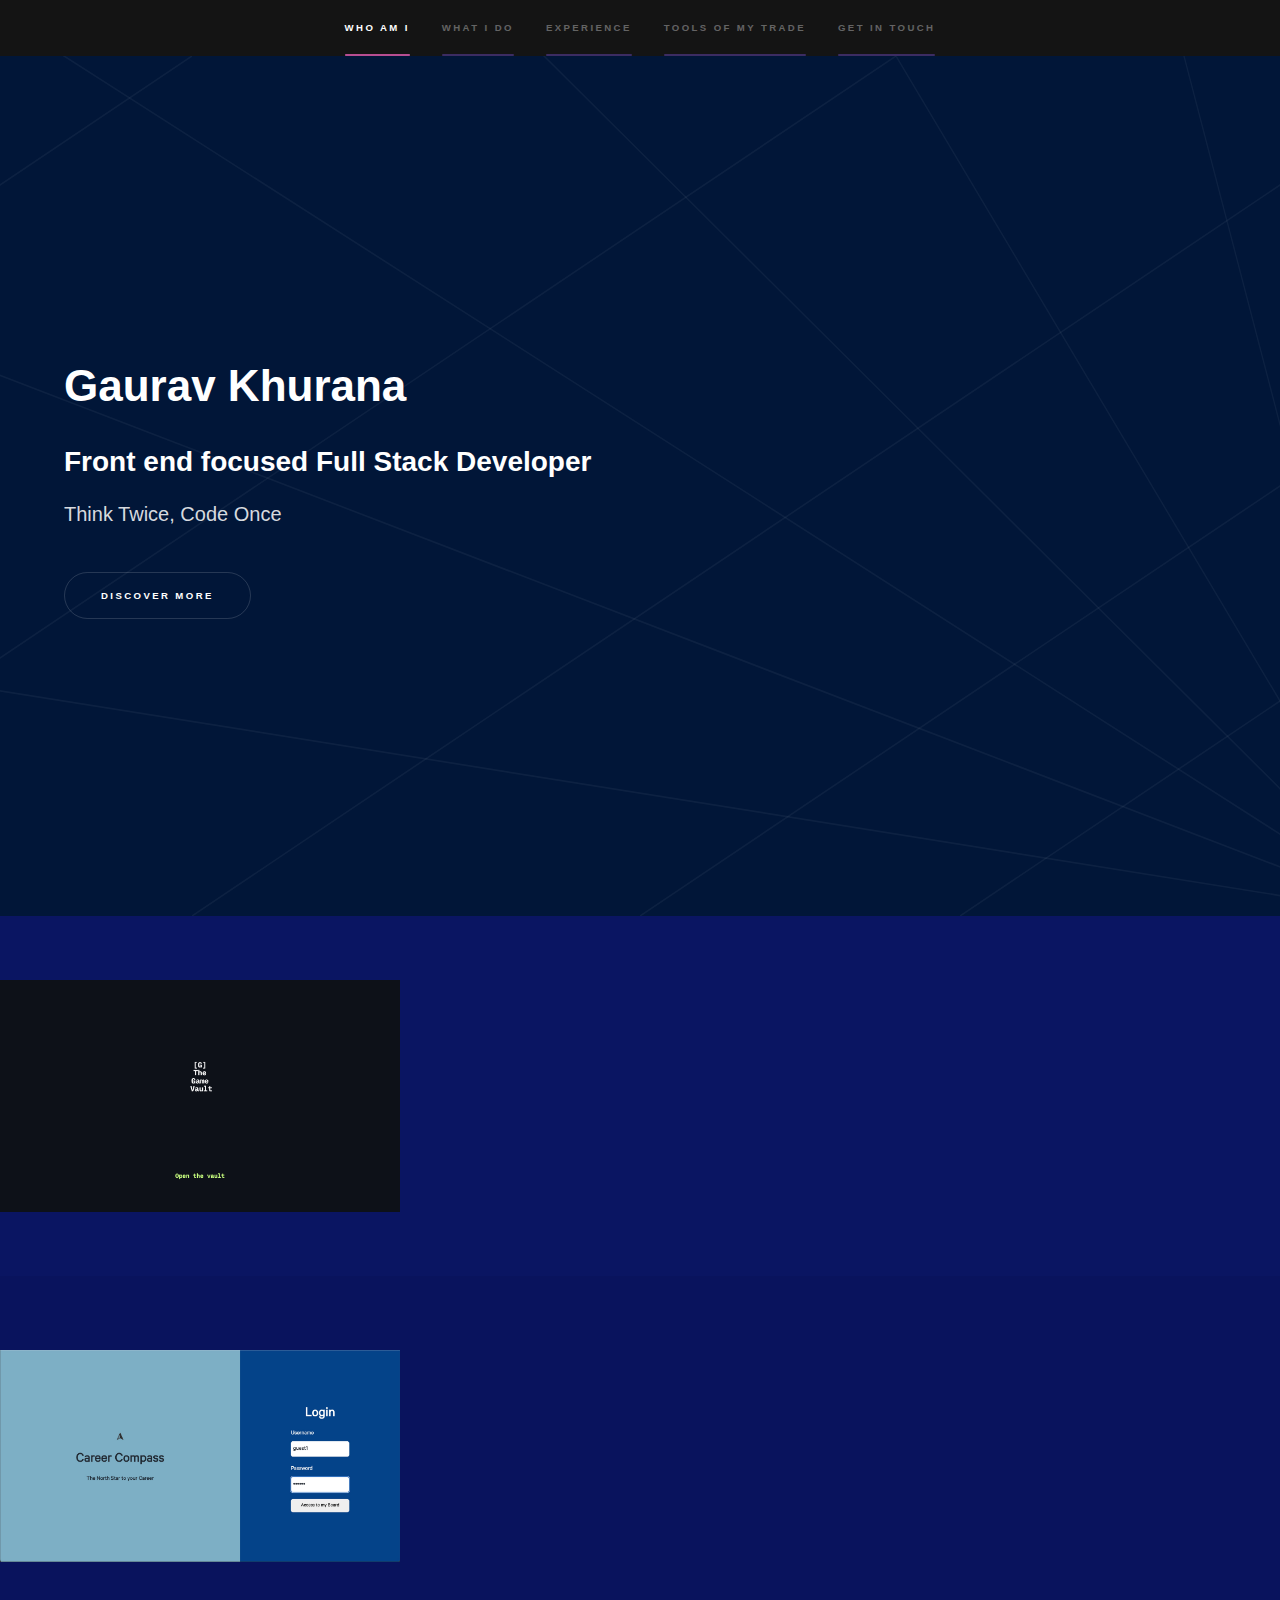
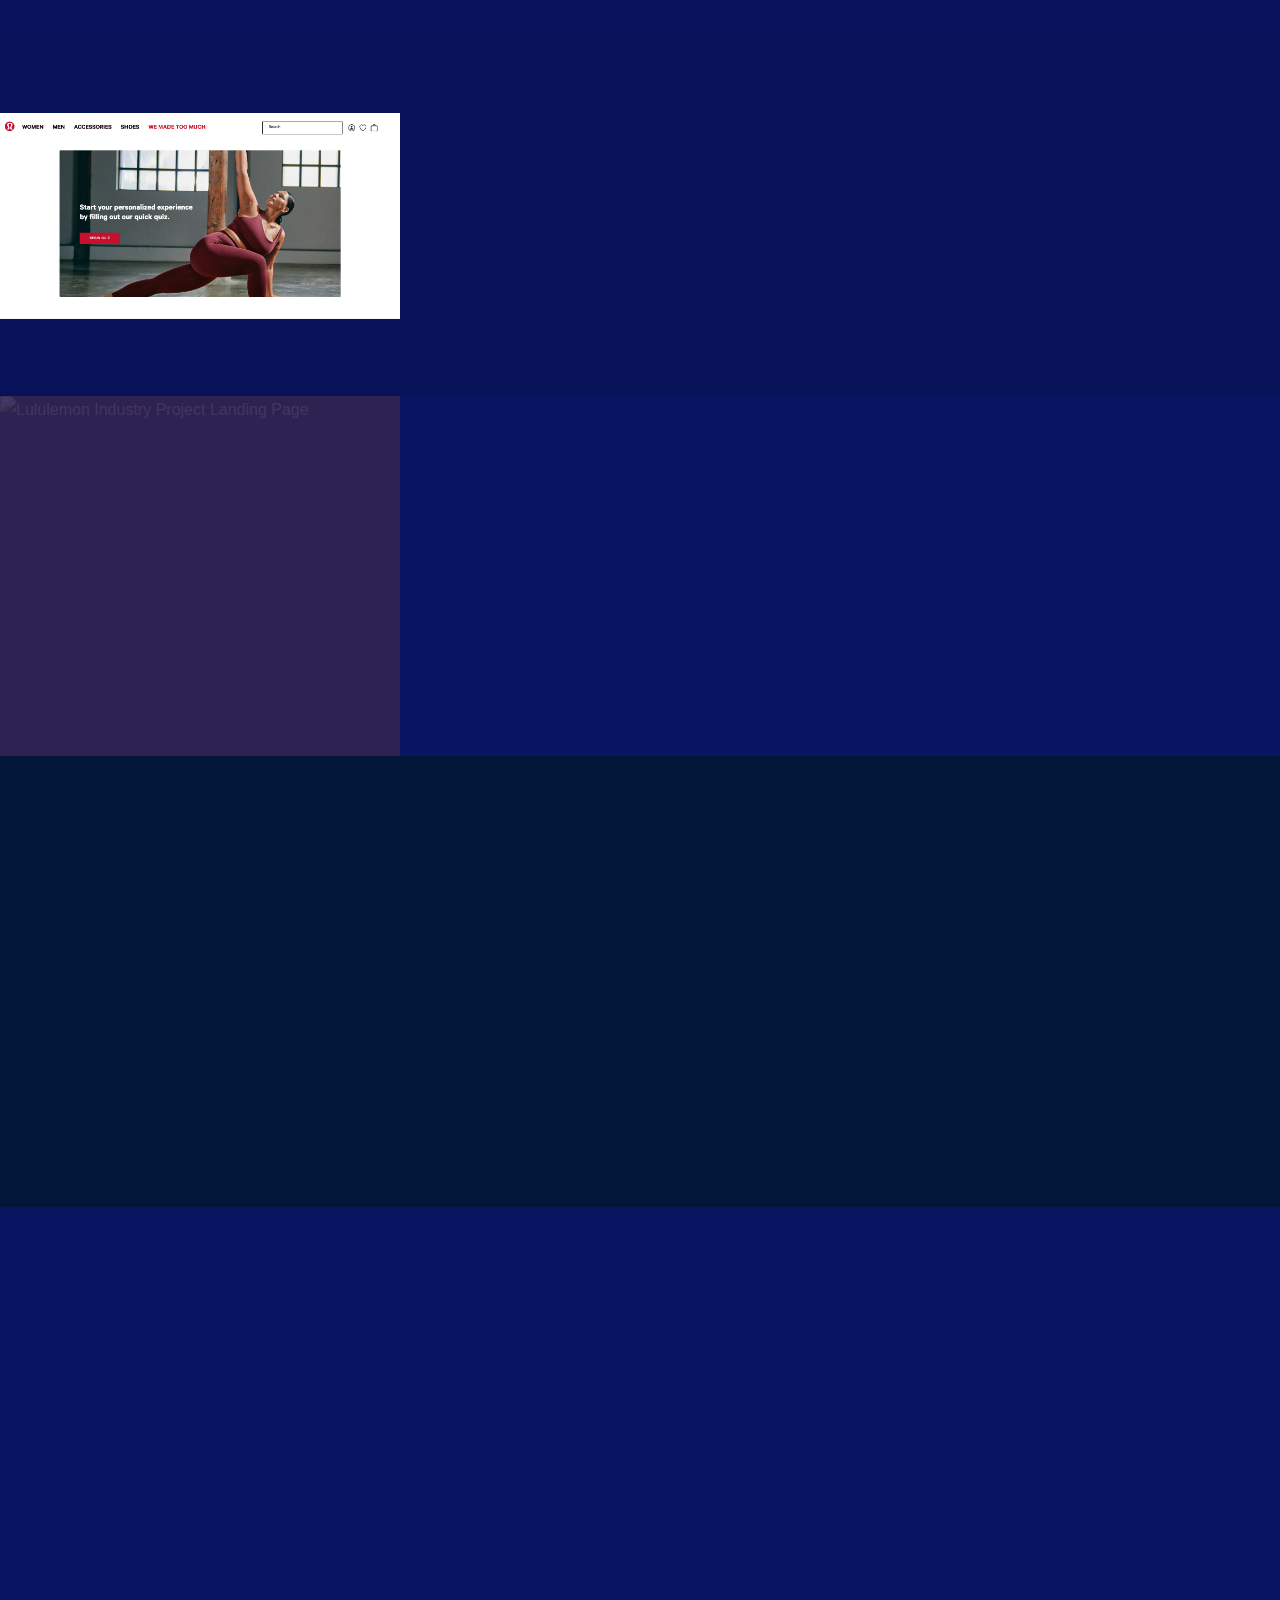
==== index.html @ eb225f53 "Hogwarts project added to main projects DONE" ====
<!DOCTYPE html>
<html>
  <head>
    <title>Gaurav Khurana</title>
    <meta charset="utf-8" />
    <meta
      name="viewport"
      content="width=device-width, initial-scale=1, user-scalable=no"
    />
    <link rel="stylesheet" href="assets/css/main.css" />
    <noscript
      ><link rel="stylesheet" href="assets/css/noscript.css"
    /></noscript>
    <!-- Google tag (gtag.js) -->
<script async src="https://www.googletagmanager.com/gtag/js?id=G-VJ59ZYK9SW"></script>
<script>
  window.dataLayer = window.dataLayer || [];
  function gtag(){dataLayer.push(arguments);}
  gtag('js', new Date());

  gtag('config', 'G-VJ59ZYK9SW');
</script>
  </head>
  <body class="is-preload">
    <!-- Sidebar -->
    <section id="sidebar">
      <div class="inner">
        <nav>
          <ul>
            <li><a href="#intro">Who am I</a></li>
            <li><a href="#one">What I do</a></li>
            <li><a href="#two">Experience</a></li>
            <li><a href="#three">Tools of my Trade</a></li>
            <li><a href="#four">Get in touch</a></li>
          </ul>
        </nav>
      </div>
    </section>

    <!-- Wrapper -->
    <div id="wrapper">
      <!-- Intro -->
      <section id="intro" class="wrapper style1 fullscreen fade-up">
        <div class="inner">
          <h1>Gaurav Khurana</h1>
          <h2>Front end focused Full Stack Developer</h2>
          <p>Think Twice, Code Once</p>
          <ul class="actions">
            <li><a href="#one" class="button scrolly">Discover more</a></li>
          </ul>
        </div>
      </section>

      <!-- One -->
      <section id="one" class="wrapper style2 spotlights">
        <section>
          <img
            class="image image__landing"
            src="./images/TGV Landing Page.png"
            alt="The Game Vault Landing Page"
          />
          <div class="content">
            <div class="inner">
              <h2>The Game Vault</h2>
              <p>
                The Game Vault is a web application for online purchase and
                rental of video games for Playstation & Xbox One console.
              </p>
              <ul class="actions">
                <li>
                  <a href="./gamevault.html" class="button">Project Details</a>
                </li>
              </ul>
            </div>
          </div>
        </section>
        <section>
          <img
            class="image image__landing"
            src="./images/CareerCompass Landing Page.png"
            alt="Career Compass Landing Page"
          />
          <div class="content">
            <div class="inner">
              <h2>Career Compass</h2>
              <p>
                Web Application for Personal Job tracker based on concept of
                Sticky notes.
              </p>
              <ul class="actions">
                <li>
                  <a href="./careercompass.html" class="button"
                    >Project Details</a
                  >
                </li>
              </ul>
            </div>
          </div>
        </section>
        <section>
          <img
            class="image image__landing"
            src="./images/Lululemon Industry Hackathon presentation 1.png"
            alt="Lululemon Industry Project Landing Page"
          />
          <div class="content">
            <div class="inner">
              <h2>Lululemon Project</h2>
              <p>
                Website component for Lululemon Industry Hackathon at
                Brainstation.<br />Crafted a recommendation system which takes
                user input and suggests a technical apparel which matches their
                criteria.
              </p>
              <ul class="actions">
                <li>
                  <a href="./lululemon.html" class="button">Project Details</a>
                </li>
              </ul>
            </div>
          </div>
        </section>
        <section>
          <img
            class="image image__landing"
            src="./images/hogwarts 1.png"
            alt="Lululemon Industry Project Landing Page"
          />
          <div class="content">
            <div class="inner">
              <h2>Hogwarts Hackathon Project</h2>
              <p>
                Website to recreate the magical experience of getting admitted to
                Hogwarts and attend your sorting ceremony for Hackathon at
                Brainstation.
              </p>
              <ul class="actions">
                <li>
                  <a href="./lululemon.html" class="button">Project Details</a>
                </li>
              </ul>
            </div>
          </div>
        </section>
      </section>

      <!-- Two -->
      <section id="two" class="wrapper style3 fade-up">
        <div class="inner">
          <h2>Experience</h2>
          <h3>
            Front End Developer at Studio Eethetics August 2022 - November 2023
          </h3>
          <p>
            Crafted readable, scalable, stable, and reusable code swiftly for
            the company website in HTML, CSS, JavaScript, and CSS frameworks
            like Bootstrap, thereby boosting client interaction by 18%.
          </p>
          <p>
            Incorporated best practices and implemented responsive web design,
            code review, testing, and debugging based on an agile and iterative
            approach, which led to 14% reduction in performance issues.
          </p>
          <p>
            To ensure that the designs and product positioning were consistent
            across different media platforms and devices, I collaborated and
            coordinated with the Branding company on behalf of my firm.
          </p>
        </div>
      </section>

      <!-- three -->
      <section id="three" class="wrapper style2 fade-up">
        <div class="inner">
          <h2>What I bring to the table</h2>
          <p>Team player at heart i.e Team > Individual </br> Tenancity, Perseverance, Curiosity, Adaptability and Passion </br>Enthusiasm and Humor (occasionally Dad jokes)</p>
          
        
          <h2>Tech Stack</h2>
          <p>
            Self-taught web developer for 3 years, supplemented by an
            comprehensive Diploma program for full-stack web development
            bootcamp at Brainstation, Vancouver
          </p>
          <div class="features">
            <section>
              <span class="icon solid major fa-code"></span>
              <h3>React</h3>
            </section>
            <section >
              <span class="icon solid major fa-code-branch"></span>
              <h3>NextJS</h3>
            </section>
            <section >
              <span class="icon solid major fa-code"></span>
              <h3>JavaScript</h3>
            </section>
            <section >
              <span class="icon solid major fa-code"></span>
              <h3>TypeScript</h3>
            </section>
            <section>
              <span class="icon solid major fa-code-branch"></span>
              <h3>NodeJS</h3>
            </section>
            <section>
              <span class="icon solid major fa-code-branch"></span>
              <h3>Expressjs</h3>
            </section>
            <section>
              <span class="icon solid major fa-code-branch"></span>
              <h3>MySQL</h3>
            </section>
            <section>
              <span class="icon solid major fa-code"></span>
              <h3>HTML SCSS</h3>
            </section>
          </div>

          <ul class="actions">
            <li><a href="/techstack.html" class="button">Learn more</a></li>

            <li>
              <a
                href="./assets/files/Gaurav-Khurana-Resume.pdf"
                class="button primary icon solid fa-download"
                download="Gaurav-Khurana-Resume"
              >
                Download Resume
              </a>
            </li>
          </ul>
        </div>
      </section>

      <!-- four -->
      <section id="four" class="wrapper style1 fade-up">
        <div class="inner">
          <h2>Get in touch</h2>
          <p>
            Feel free to reach out or connect with me if you have any questions
            regarding <br />React <br />Projects or <br />just want to say Hi.
          </p>
          <div class="split style1">
            <section>
              <ul class="contact">
                <li>
                  <h3>Email</h3>
                  <a href="#">program.drgk@gmail.com</a>
                </li>

                <li>
                  <h3>Social</h3>
                  <ul class="icons">
                    <li>
                      <a
                        href="https://www.linkedin.com/in/gaurav-khurana-wd419/"
                        class="icon brands fa-linkedin-in"
                        ><span class="label">LinkedIn</span></a
                      >
                    </li>
                    <li>
                      <a
                        href="https://github.com/gaurav-khurana"
                        class="icon brands fa-github"
                        ><span class="label">GitHub</span></a
                      >
                    </li>
                  </ul>
                </li>
              </ul>
            </section>
          </div>
        </div>
      </section>
    </div>

    <!-- Footer -->
    <footer id="footer" class="wrapper style1-alt">
      <div class="inner">
        <ul class="menu">
          <li>&copy; Gaurav Khurana. All rights reserved.</li>
        </ul>
      </div>
    </footer>

    <!-- Scripts -->
    <script src="assets/js/jquery.min.js"></script>
    <script src="assets/js/jquery.scrollex.min.js"></script>
    <script src="assets/js/jquery.scrolly.min.js"></script>
    <script src="assets/js/browser.min.js"></script>
    <script src="assets/js/breakpoints.min.js"></script>
    <script src="assets/js/util.js"></script>
    <script src="assets/js/main.js"></script>
  </body>
</html>
---- assets/css/main.css ----
@import url(fontawesome-all.min.css);

/*
	Hyperspace by HTML5 UP
	html5up.net | @ajlkn
	Free for personal and commercial use under the CCA 3.0 license (html5up.net/license)
*/

html,
body,
div,
span,
applet,
object,
iframe,
h1,
h2,
h3,
h4,
h5,
h6,
p,
blockquote,
pre,
a,
abbr,
acronym,
address,
big,
cite,
code,
del,
dfn,
em,
img,
ins,
kbd,
q,
s,
samp,
small,
strike,
strong,
sub,
sup,
tt,
var,
b,
u,
i,
center,
dl,
dt,
dd,
ol,
ul,
li,
fieldset,
form,
label,
legend,
table,
caption,
tbody,
tfoot,
thead,
tr,
th,
td,
article,
aside,
canvas,
details,
embed,
figure,
figcaption,
footer,
header,
hgroup,
menu,
nav,
output,
ruby,
section,
summary,
time,
mark,
audio,
video {
  margin: 0;
  padding: 0;
  border: 0;
  font-size: 100%;
  font: inherit;
  vertical-align: baseline;
}

article,
aside,
details,
figcaption,
figure,
footer,
header,
hgroup,
menu,
nav,
section {
  display: block;
}

body {
  line-height: 1;
}

ol,
ul {
  list-style: none;
}

blockquote,
q {
  quotes: none;
}

blockquote:before,
blockquote:after,
q:before,
q:after {
  content: "";
  content: none;
}

table {
  border-collapse: collapse;
  border-spacing: 0;
}

body {
  -webkit-text-size-adjust: none;
}

mark {
  background-color: transparent;
  color: inherit;
}

input::-moz-focus-inner {
  border: 0;
  padding: 0;
}

input,
select,
textarea {
  -moz-appearance: none;
  -webkit-appearance: none;
  -ms-appearance: none;
  appearance: none;
}

/* Basic */

@-ms-viewport {
  width: device-width;
}

body {
  -ms-overflow-style: scrollbar;
}

@media screen and (max-width: 480px) {
  html,
  body {
    min-width: 320px;
  }
}

html {
  box-sizing: border-box;
}

*,
*:before,
*:after {
  box-sizing: inherit;
}

body {
  background: #312450;
}

body.is-preload *,
body.is-preload *:before,
body.is-preload *:after {
  -moz-animation: none !important;
  -webkit-animation: none !important;
  -ms-animation: none !important;
  animation: none !important;
  -moz-transition: none !important;
  -webkit-transition: none !important;
  -ms-transition: none !important;
  transition: none !important;
}

/* Type */

body,
input,
select,
textarea {
  /* color: rgba(255, 255, 255, 0.55); OLD COLOR FOR TEXT */
  color: rgba(255, 255, 255, 0.85);
  font-family: Arial, Helvetica, sans-serif;
  font-size: 16.5pt;
  font-weight: normal;
  line-height: 1.75;
}

@media screen and (max-width: 1680px) {
  body,
  input,
  select,
  textarea {
    font-size: 13pt;
  }
}

@media screen and (max-width: 1280px) {
  body,
  input,
  select,
  textarea {
    font-size: 12pt;
  }
}

@media screen and (max-width: 360px) {
  body,
  input,
  select,
  textarea {
    font-size: 11pt;
  }
}

a {
  -moz-transition: color 0.2s ease, border-bottom-color 0.2s ease;
  -webkit-transition: color 0.2s ease, border-bottom-color 0.2s ease;
  -ms-transition: color 0.2s ease, border-bottom-color 0.2s ease;
  transition: color 0.2s ease, border-bottom-color 0.2s ease;
  border-bottom: dotted 1px rgba(255, 255, 255, 0.35);
  color: inherit;
  text-decoration: none;
}

a:hover {
  border-bottom-color: transparent;
  color: #ffffff;
}

strong,
b {
  color: #ffffff;
  font-weight: bold;
}

em,
i {
  font-style: italic;
}

p {
  margin: 0 0 2em 0;
}

h1,
h2,
h3,
h4,
h5,
h6 {
  color: #ffffff;
  font-weight: bold;
  line-height: 1.5;
  margin: 0 0 0.5em 0;
}

h1 a,
h2 a,
h3 a,
h4 a,
h5 a,
h6 a {
  color: inherit;
  text-decoration: none;
}

h1 {
  font-size: 2.75em;
}

h1.major {
  margin: 0 0 1.3em 0;
  position: relative;
  padding-bottom: 0.35em;
}

h1.major:after {
  background-image: -moz-linear-gradient(to right, #5e42a6, #b74e91);
  background-image: -webkit-linear-gradient(to right, #5e42a6, #b74e91);
  background-image: -ms-linear-gradient(to right, #5e42a6, #b74e91);
  background-image: linear-gradient(to right, #5e42a6, #b74e91);
  -moz-transition: max-width 0.2s ease;
  -webkit-transition: max-width 0.2s ease;
  -ms-transition: max-width 0.2s ease;
  transition: max-width 0.2s ease;
  border-radius: 0.2em;
  bottom: 0;
  content: "";
  height: 0.05em;
  position: absolute;
  right: 0;
  width: 100%;
}

h2 {
  font-size: 1.75em;
}

h3 {
  font-size: 1.1em;
}

h4 {
  font-size: 1em;
}

h5 {
  font-size: 0.8em;
}

h6 {
  font-size: 0.6em;
}

@media screen and (max-width: 736px) {
  h1 {
    font-size: 2em;
  }

  h2 {
    font-size: 1.25em;
  }

  h3 {
    font-size: 1em;
  }

  h4 {
    font-size: 0.8em;
  }

  h5 {
    font-size: 0.6em;
  }

  h6 {
    font-size: 0.6em;
  }
}

sub {
  font-size: 0.8em;
  position: relative;
  top: 0.5em;
}

sup {
  font-size: 0.8em;
  position: relative;
  top: -0.5em;
}

blockquote {
  border-left: solid 4px rgba(255, 255, 255, 0.15);
  font-style: italic;
  margin: 0 0 2em 0;
  padding: 0.5em 0 0.5em 2em;
}

code {
  background: rgba(255, 255, 255, 0.05);
  border-radius: 0.25em;
  border: solid 1px rgba(255, 255, 255, 0.15);
  font-family: "Courier New", monospace;
  font-size: 0.9em;
  margin: 0 0.25em;
  padding: 0.25em 0.65em;
}

pre {
  -webkit-overflow-scrolling: touch;
  font-family: "Courier New", monospace;
  font-size: 0.9em;
  margin: 0 0 2em 0;
}

pre code {
  display: block;
  line-height: 1.75em;
  padding: 1em 1.5em;
  overflow-x: auto;
}

hr {
  border: 0;
  border-bottom: solid 1px rgba(255, 255, 255, 0.15);
  margin: 2em 0;
}

hr.major {
  margin: 3em 0;
}

.align-left {
  text-align: left;
}

.align-center {
  text-align: center;
}

.align-right {
  text-align: right;
}

/* Row */

.row {
  display: flex;
  flex-wrap: wrap;
  box-sizing: border-box;
  align-items: stretch;
}

.row > * {
  box-sizing: border-box;
}

.row.gtr-uniform > * > :last-child {
  margin-bottom: 0;
}

.row.aln-left {
  justify-content: flex-start;
}

.row.aln-center {
  justify-content: center;
}

.row.aln-right {
  justify-content: flex-end;
}

.row.aln-top {
  align-items: flex-start;
}

.row.aln-middle {
  align-items: center;
}

.row.aln-bottom {
  align-items: flex-end;
}

.row > .imp {
  order: -1;
}

.row > .col-1 {
  width: 8.33333%;
}

.row > .off-1 {
  margin-left: 8.33333%;
}

.row > .col-2 {
  width: 16.66667%;
}

.row > .off-2 {
  margin-left: 16.66667%;
}

.row > .col-3 {
  width: 25%;
}

.row > .off-3 {
  margin-left: 25%;
}

.row > .col-4 {
  width: 33.33333%;
}

.row > .off-4 {
  margin-left: 33.33333%;
}

.row > .col-5 {
  width: 41.66667%;
}

.row > .off-5 {
  margin-left: 41.66667%;
}

.row > .col-6 {
  width: 50%;
}

.row > .off-6 {
  margin-left: 50%;
}

.row > .col-7 {
  width: 58.33333%;
}

.row > .off-7 {
  margin-left: 58.33333%;
}

.row > .col-8 {
  width: 66.66667%;
}

.row > .off-8 {
  margin-left: 66.66667%;
}

.row > .col-9 {
  width: 75%;
}

.row > .off-9 {
  margin-left: 75%;
}

.row > .col-10 {
  width: 83.33333%;
}

.row > .off-10 {
  margin-left: 83.33333%;
}

.row > .col-11 {
  width: 91.66667%;
}

.row > .off-11 {
  margin-left: 91.66667%;
}

.row > .col-12 {
  width: 100%;
}

.row > .off-12 {
  margin-left: 100%;
}

.row.gtr-0 {
  margin-top: 0;
  margin-left: 0em;
}

.row.gtr-0 > * {
  padding: 0 0 0 0em;
}

.row.gtr-0.gtr-uniform {
  margin-top: 0em;
}

.row.gtr-0.gtr-uniform > * {
  padding-top: 0em;
}

.row.gtr-25 {
  margin-top: 0;
  margin-left: -0.375em;
}

.row.gtr-25 > * {
  padding: 0 0 0 0.375em;
}

.row.gtr-25.gtr-uniform {
  margin-top: -0.375em;
}

.row.gtr-25.gtr-uniform > * {
  padding-top: 0.375em;
}

.row.gtr-50 {
  margin-top: 0;
  margin-left: -0.75em;
}

.row.gtr-50 > * {
  padding: 0 0 0 0.75em;
}

.row.gtr-50.gtr-uniform {
  margin-top: -0.75em;
}

.row.gtr-50.gtr-uniform > * {
  padding-top: 0.75em;
}

.row {
  margin-top: 0;
  margin-left: -1.5em;
}

.row > * {
  padding: 0 0 0 1.5em;
}

.row.gtr-uniform {
  margin-top: -1.5em;
}

.row.gtr-uniform > * {
  padding-top: 1.5em;
}

.row.gtr-150 {
  margin-top: 0;
  margin-left: -2.25em;
}

.row.gtr-150 > * {
  padding: 0 0 0 2.25em;
}

.row.gtr-150.gtr-uniform {
  margin-top: -2.25em;
}

.row.gtr-150.gtr-uniform > * {
  padding-top: 2.25em;
}

.row.gtr-200 {
  margin-top: 0;
  margin-left: -3em;
}

.row.gtr-200 > * {
  padding: 0 0 0 3em;
}

.row.gtr-200.gtr-uniform {
  margin-top: -3em;
}

.row.gtr-200.gtr-uniform > * {
  padding-top: 3em;
}

@media screen and (max-width: 1680px) {
  .row {
    display: flex;
    flex-wrap: wrap;
    box-sizing: border-box;
    align-items: stretch;
  }

  .row > * {
    box-sizing: border-box;
  }

  .row.gtr-uniform > * > :last-child {
    margin-bottom: 0;
  }

  .row.aln-left {
    justify-content: flex-start;
  }

  .row.aln-center {
    justify-content: center;
  }

  .row.aln-right {
    justify-content: flex-end;
  }

  .row.aln-top {
    align-items: flex-start;
  }

  .row.aln-middle {
    align-items: center;
  }

  .row.aln-bottom {
    align-items: flex-end;
  }

  .row > .imp-xlarge {
    order: -1;
  }

  .row > .col-1-xlarge {
    width: 8.33333%;
  }

  .row > .off-1-xlarge {
    margin-left: 8.33333%;
  }

  .row > .col-2-xlarge {
    width: 16.66667%;
  }

  .row > .off-2-xlarge {
    margin-left: 16.66667%;
  }

  .row > .col-3-xlarge {
    width: 25%;
  }

  .row > .off-3-xlarge {
    margin-left: 25%;
  }

  .row > .col-4-xlarge {
    width: 33.33333%;
  }

  .row > .off-4-xlarge {
    margin-left: 33.33333%;
  }

  .row > .col-5-xlarge {
    width: 41.66667%;
  }

  .row > .off-5-xlarge {
    margin-left: 41.66667%;
  }

  .row > .col-6-xlarge {
    width: 50%;
  }

  .row > .off-6-xlarge {
    margin-left: 50%;
  }

  .row > .col-7-xlarge {
    width: 58.33333%;
  }

  .row > .off-7-xlarge {
    margin-left: 58.33333%;
  }

  .row > .col-8-xlarge {
    width: 66.66667%;
  }

  .row > .off-8-xlarge {
    margin-left: 66.66667%;
  }

  .row > .col-9-xlarge {
    width: 75%;
  }

  .row > .off-9-xlarge {
    margin-left: 75%;
  }

  .row > .col-10-xlarge {
    width: 83.33333%;
  }

  .row > .off-10-xlarge {
    margin-left: 83.33333%;
  }

  .row > .col-11-xlarge {
    width: 91.66667%;
  }

  .row > .off-11-xlarge {
    margin-left: 91.66667%;
  }

  .row > .col-12-xlarge {
    width: 100%;
  }

  .row > .off-12-xlarge {
    margin-left: 100%;
  }

  .row.gtr-0 {
    margin-top: 0;
    margin-left: 0em;
  }

  .row.gtr-0 > * {
    padding: 0 0 0 0em;
  }

  .row.gtr-0.gtr-uniform {
    margin-top: 0em;
  }

  .row.gtr-0.gtr-uniform > * {
    padding-top: 0em;
  }

  .row.gtr-25 {
    margin-top: 0;
    margin-left: -0.375em;
  }

  .row.gtr-25 > * {
    padding: 0 0 0 0.375em;
  }

  .row.gtr-25.gtr-uniform {
    margin-top: -0.375em;
  }

  .row.gtr-25.gtr-uniform > * {
    padding-top: 0.375em;
  }

  .row.gtr-50 {
    margin-top: 0;
    margin-left: -0.75em;
  }

  .row.gtr-50 > * {
    padding: 0 0 0 0.75em;
  }

  .row.gtr-50.gtr-uniform {
    margin-top: -0.75em;
  }

  .row.gtr-50.gtr-uniform > * {
    padding-top: 0.75em;
  }

  .row {
    margin-top: 0;
    margin-left: -1.5em;
  }

  .row > * {
    padding: 0 0 0 1.5em;
  }

  .row.gtr-uniform {
    margin-top: -1.5em;
  }

  .row.gtr-uniform > * {
    padding-top: 1.5em;
  }

  .row.gtr-150 {
    margin-top: 0;
    margin-left: -2.25em;
  }

  .row.gtr-150 > * {
    padding: 0 0 0 2.25em;
  }

  .row.gtr-150.gtr-uniform {
    margin-top: -2.25em;
  }

  .row.gtr-150.gtr-uniform > * {
    padding-top: 2.25em;
  }

  .row.gtr-200 {
    margin-top: 0;
    margin-left: -3em;
  }

  .row.gtr-200 > * {
    padding: 0 0 0 3em;
  }

  .row.gtr-200.gtr-uniform {
    margin-top: -3em;
  }

  .row.gtr-200.gtr-uniform > * {
    padding-top: 3em;
  }
}

@media screen and (max-width: 1280px) {
  .row {
    display: flex;
    flex-wrap: wrap;
    box-sizing: border-box;
    align-items: stretch;
  }

  .row > * {
    box-sizing: border-box;
  }

  .row.gtr-uniform > * > :last-child {
    margin-bottom: 0;
  }

  .row.aln-left {
    justify-content: flex-start;
  }

  .row.aln-center {
    justify-content: center;
  }

  .row.aln-right {
    justify-content: flex-end;
  }

  .row.aln-top {
    align-items: flex-start;
  }

  .row.aln-middle {
    align-items: center;
  }

  .row.aln-bottom {
    align-items: flex-end;
  }

  .row > .imp-large {
    order: -1;
  }

  .row > .col-1-large {
    width: 8.33333%;
  }

  .row > .off-1-large {
    margin-left: 8.33333%;
  }

  .row > .col-2-large {
    width: 16.66667%;
  }

  .row > .off-2-large {
    margin-left: 16.66667%;
  }

  .row > .col-3-large {
    width: 25%;
  }

  .row > .off-3-large {
    margin-left: 25%;
  }

  .row > .col-4-large {
    width: 33.33333%;
  }

  .row > .off-4-large {
    margin-left: 33.33333%;
  }

  .row > .col-5-large {
    width: 41.66667%;
  }

  .row > .off-5-large {
    margin-left: 41.66667%;
  }

  .row > .col-6-large {
    width: 50%;
  }

  .row > .off-6-large {
    margin-left: 50%;
  }

  .row > .col-7-large {
    width: 58.33333%;
  }

  .row > .off-7-large {
    margin-left: 58.33333%;
  }

  .row > .col-8-large {
    width: 66.66667%;
  }

  .row > .off-8-large {
    margin-left: 66.66667%;
  }

  .row > .col-9-large {
    width: 75%;
  }

  .row > .off-9-large {
    margin-left: 75%;
  }

  .row > .col-10-large {
    width: 83.33333%;
  }

  .row > .off-10-large {
    margin-left: 83.33333%;
  }

  .row > .col-11-large {
    width: 91.66667%;
  }

  .row > .off-11-large {
    margin-left: 91.66667%;
  }

  .row > .col-12-large {
    width: 100%;
  }

  .row > .off-12-large {
    margin-left: 100%;
  }

  .row.gtr-0 {
    margin-top: 0;
    margin-left: 0em;
  }

  .row.gtr-0 > * {
    padding: 0 0 0 0em;
  }

  .row.gtr-0.gtr-uniform {
    margin-top: 0em;
  }

  .row.gtr-0.gtr-uniform > * {
    padding-top: 0em;
  }

  .row.gtr-25 {
    margin-top: 0;
    margin-left: -0.375em;
  }

  .row.gtr-25 > * {
    padding: 0 0 0 0.375em;
  }

  .row.gtr-25.gtr-uniform {
    margin-top: -0.375em;
  }

  .row.gtr-25.gtr-uniform > * {
    padding-top: 0.375em;
  }

  .row.gtr-50 {
    margin-top: 0;
    margin-left: -0.75em;
  }

  .row.gtr-50 > * {
    padding: 0 0 0 0.75em;
  }

  .row.gtr-50.gtr-uniform {
    margin-top: -0.75em;
  }

  .row.gtr-50.gtr-uniform > * {
    padding-top: 0.75em;
  }

  .row {
    margin-top: 0;
    margin-left: -1.5em;
  }

  .row > * {
    padding: 0 0 0 1.5em;
  }

  .row.gtr-uniform {
    margin-top: -1.5em;
  }

  .row.gtr-uniform > * {
    padding-top: 1.5em;
  }

  .row.gtr-150 {
    margin-top: 0;
    margin-left: -2.25em;
  }

  .row.gtr-150 > * {
    padding: 0 0 0 2.25em;
  }

  .row.gtr-150.gtr-uniform {
    margin-top: -2.25em;
  }

  .row.gtr-150.gtr-uniform > * {
    padding-top: 2.25em;
  }

  .row.gtr-200 {
    margin-top: 0;
    margin-left: -3em;
  }

  .row.gtr-200 > * {
    padding: 0 0 0 3em;
  }

  .row.gtr-200.gtr-uniform {
    margin-top: -3em;
  }

  .row.gtr-200.gtr-uniform > * {
    padding-top: 3em;
  }
}

@media screen and (max-width: 980px) {
  .row {
    display: flex;
    flex-wrap: wrap;
    box-sizing: border-box;
    align-items: stretch;
  }

  .row > * {
    box-sizing: border-box;
  }

  .row.gtr-uniform > * > :last-child {
    margin-bottom: 0;
  }

  .row.aln-left {
    justify-content: flex-start;
  }

  .row.aln-center {
    justify-content: center;
  }

  .row.aln-right {
    justify-content: flex-end;
  }

  .row.aln-top {
    align-items: flex-start;
  }

  .row.aln-middle {
    align-items: center;
  }

  .row.aln-bottom {
    align-items: flex-end;
  }

  .row > .imp-medium {
    order: -1;
  }

  .row > .col-1-medium {
    width: 8.33333%;
  }

  .row > .off-1-medium {
    margin-left: 8.33333%;
  }

  .row > .col-2-medium {
    width: 16.66667%;
  }

  .row > .off-2-medium {
    margin-left: 16.66667%;
  }

  .row > .col-3-medium {
    width: 25%;
  }

  .row > .off-3-medium {
    margin-left: 25%;
  }

  .row > .col-4-medium {
    width: 33.33333%;
  }

  .row > .off-4-medium {
    margin-left: 33.33333%;
  }

  .row > .col-5-medium {
    width: 41.66667%;
  }

  .row > .off-5-medium {
    margin-left: 41.66667%;
  }

  .row > .col-6-medium {
    width: 50%;
  }

  .row > .off-6-medium {
    margin-left: 50%;
  }

  .row > .col-7-medium {
    width: 58.33333%;
  }

  .row > .off-7-medium {
    margin-left: 58.33333%;
  }

  .row > .col-8-medium {
    width: 66.66667%;
  }

  .row > .off-8-medium {
    margin-left: 66.66667%;
  }

  .row > .col-9-medium {
    width: 75%;
  }

  .row > .off-9-medium {
    margin-left: 75%;
  }

  .row > .col-10-medium {
    width: 83.33333%;
  }

  .row > .off-10-medium {
    margin-left: 83.33333%;
  }

  .row > .col-11-medium {
    width: 91.66667%;
  }

  .row > .off-11-medium {
    margin-left: 91.66667%;
  }

  .row > .col-12-medium {
    width: 100%;
  }

  .row > .off-12-medium {
    margin-left: 100%;
  }

  .row.gtr-0 {
    margin-top: 0;
    margin-left: 0em;
  }

  .row.gtr-0 > * {
    padding: 0 0 0 0em;
  }

  .row.gtr-0.gtr-uniform {
    margin-top: 0em;
  }

  .row.gtr-0.gtr-uniform > * {
    padding-top: 0em;
  }

  .row.gtr-25 {
    margin-top: 0;
    margin-left: -0.375em;
  }

  .row.gtr-25 > * {
    padding: 0 0 0 0.375em;
  }

  .row.gtr-25.gtr-uniform {
    margin-top: -0.375em;
  }

  .row.gtr-25.gtr-uniform > * {
    padding-top: 0.375em;
  }

  .row.gtr-50 {
    margin-top: 0;
    margin-left: -0.75em;
  }

  .row.gtr-50 > * {
    padding: 0 0 0 0.75em;
  }

  .row.gtr-50.gtr-uniform {
    margin-top: -0.75em;
  }

  .row.gtr-50.gtr-uniform > * {
    padding-top: 0.75em;
  }

  .row {
    margin-top: 0;
    margin-left: -1.5em;
  }

  .row > * {
    padding: 0 0 0 1.5em;
  }

  .row.gtr-uniform {
    margin-top: -1.5em;
  }

  .row.gtr-uniform > * {
    padding-top: 1.5em;
  }

  .row.gtr-150 {
    margin-top: 0;
    margin-left: -2.25em;
  }

  .row.gtr-150 > * {
    padding: 0 0 0 2.25em;
  }

  .row.gtr-150.gtr-uniform {
    margin-top: -2.25em;
  }

  .row.gtr-150.gtr-uniform > * {
    padding-top: 2.25em;
  }

  .row.gtr-200 {
    margin-top: 0;
    margin-left: -3em;
  }

  .row.gtr-200 > * {
    padding: 0 0 0 3em;
  }

  .row.gtr-200.gtr-uniform {
    margin-top: -3em;
  }

  .row.gtr-200.gtr-uniform > * {
    padding-top: 3em;
  }
}

@media screen and (max-width: 736px) {
  .row {
    display: flex;
    flex-wrap: wrap;
    box-sizing: border-box;
    align-items: stretch;
  }

  .row > * {
    box-sizing: border-box;
  }

  .row.gtr-uniform > * > :last-child {
    margin-bottom: 0;
  }

  .row.aln-left {
    justify-content: flex-start;
  }

  .row.aln-center {
    justify-content: center;
  }

  .row.aln-right {
    justify-content: flex-end;
  }

  .row.aln-top {
    align-items: flex-start;
  }

  .row.aln-middle {
    align-items: center;
  }

  .row.aln-bottom {
    align-items: flex-end;
  }

  .row > .imp-small {
    order: -1;
  }

  .row > .col-1-small {
    width: 8.33333%;
  }

  .row > .off-1-small {
    margin-left: 8.33333%;
  }

  .row > .col-2-small {
    width: 16.66667%;
  }

  .row > .off-2-small {
    margin-left: 16.66667%;
  }

  .row > .col-3-small {
    width: 25%;
  }

  .row > .off-3-small {
    margin-left: 25%;
  }

  .row > .col-4-small {
    width: 33.33333%;
  }

  .row > .off-4-small {
    margin-left: 33.33333%;
  }

  .row > .col-5-small {
    width: 41.66667%;
  }

  .row > .off-5-small {
    margin-left: 41.66667%;
  }

  .row > .col-6-small {
    width: 50%;
  }

  .row > .off-6-small {
    margin-left: 50%;
  }

  .row > .col-7-small {
    width: 58.33333%;
  }

  .row > .off-7-small {
    margin-left: 58.33333%;
  }

  .row > .col-8-small {
    width: 66.66667%;
  }

  .row > .off-8-small {
    margin-left: 66.66667%;
  }

  .row > .col-9-small {
    width: 75%;
  }

  .row > .off-9-small {
    margin-left: 75%;
  }

  .row > .col-10-small {
    width: 83.33333%;
  }

  .row > .off-10-small {
    margin-left: 83.33333%;
  }

  .row > .col-11-small {
    width: 91.66667%;
  }

  .row > .off-11-small {
    margin-left: 91.66667%;
  }

  .row > .col-12-small {
    width: 100%;
  }

  .row > .off-12-small {
    margin-left: 100%;
  }

  .row.gtr-0 {
    margin-top: 0;
    margin-left: 0em;
  }

  .row.gtr-0 > * {
    padding: 0 0 0 0em;
  }

  .row.gtr-0.gtr-uniform {
    margin-top: 0em;
  }

  .row.gtr-0.gtr-uniform > * {
    padding-top: 0em;
  }

  .row.gtr-25 {
    margin-top: 0;
    margin-left: -0.375em;
  }

  .row.gtr-25 > * {
    padding: 0 0 0 0.375em;
  }

  .row.gtr-25.gtr-uniform {
    margin-top: -0.375em;
  }

  .row.gtr-25.gtr-uniform > * {
    padding-top: 0.375em;
  }

  .row.gtr-50 {
    margin-top: 0;
    margin-left: -0.75em;
  }

  .row.gtr-50 > * {
    padding: 0 0 0 0.75em;
  }

  .row.gtr-50.gtr-uniform {
    margin-top: -0.75em;
  }

  .row.gtr-50.gtr-uniform > * {
    padding-top: 0.75em;
  }

  .row {
    margin-top: 0;
    margin-left: -1.5em;
  }

  .row > * {
    padding: 0 0 0 1.5em;
  }

  .row.gtr-uniform {
    margin-top: -1.5em;
  }

  .row.gtr-uniform > * {
    padding-top: 1.5em;
  }

  .row.gtr-150 {
    margin-top: 0;
    margin-left: -2.25em;
  }

  .row.gtr-150 > * {
    padding: 0 0 0 2.25em;
  }

  .row.gtr-150.gtr-uniform {
    margin-top: -2.25em;
  }

  .row.gtr-150.gtr-uniform > * {
    padding-top: 2.25em;
  }

  .row.gtr-200 {
    margin-top: 0;
    margin-left: -3em;
  }

  .row.gtr-200 > * {
    padding: 0 0 0 3em;
  }

  .row.gtr-200.gtr-uniform {
    margin-top: -3em;
  }

  .row.gtr-200.gtr-uniform > * {
    padding-top: 3em;
  }
}

@media screen and (max-width: 480px) {
  .row {
    display: flex;
    flex-wrap: wrap;
    box-sizing: border-box;
    align-items: stretch;
  }

  .row > * {
    box-sizing: border-box;
  }

  .row.gtr-uniform > * > :last-child {
    margin-bottom: 0;
  }

  .row.aln-left {
    justify-content: flex-start;
  }

  .row.aln-center {
    justify-content: center;
  }

  .row.aln-right {
    justify-content: flex-end;
  }

  .row.aln-top {
    align-items: flex-start;
  }

  .row.aln-middle {
    align-items: center;
  }

  .row.aln-bottom {
    align-items: flex-end;
  }

  .row > .imp-xsmall {
    order: -1;
  }

  .row > .col-1-xsmall {
    width: 8.33333%;
  }

  .row > .off-1-xsmall {
    margin-left: 8.33333%;
  }

  .row > .col-2-xsmall {
    width: 16.66667%;
  }

  .row > .off-2-xsmall {
    margin-left: 16.66667%;
  }

  .row > .col-3-xsmall {
    width: 25%;
  }

  .row > .off-3-xsmall {
    margin-left: 25%;
  }

  .row > .col-4-xsmall {
    width: 33.33333%;
  }

  .row > .off-4-xsmall {
    margin-left: 33.33333%;
  }

  .row > .col-5-xsmall {
    width: 41.66667%;
  }

  .row > .off-5-xsmall {
    margin-left: 41.66667%;
  }

  .row > .col-6-xsmall {
    width: 50%;
  }

  .row > .off-6-xsmall {
    margin-left: 50%;
  }

  .row > .col-7-xsmall {
    width: 58.33333%;
  }

  .row > .off-7-xsmall {
    margin-left: 58.33333%;
  }

  .row > .col-8-xsmall {
    width: 66.66667%;
  }

  .row > .off-8-xsmall {
    margin-left: 66.66667%;
  }

  .row > .col-9-xsmall {
    width: 75%;
  }

  .row > .off-9-xsmall {
    margin-left: 75%;
  }

  .row > .col-10-xsmall {
    width: 83.33333%;
  }

  .row > .off-10-xsmall {
    margin-left: 83.33333%;
  }

  .row > .col-11-xsmall {
    width: 91.66667%;
  }

  .row > .off-11-xsmall {
    margin-left: 91.66667%;
  }

  .row > .col-12-xsmall {
    width: 100%;
  }

  .row > .off-12-xsmall {
    margin-left: 100%;
  }

  .row.gtr-0 {
    margin-top: 0;
    margin-left: 0em;
  }

  .row.gtr-0 > * {
    padding: 0 0 0 0em;
  }

  .row.gtr-0.gtr-uniform {
    margin-top: 0em;
  }

  .row.gtr-0.gtr-uniform > * {
    padding-top: 0em;
  }

  .row.gtr-25 {
    margin-top: 0;
    margin-left: -0.375em;
  }

  .row.gtr-25 > * {
    padding: 0 0 0 0.375em;
  }

  .row.gtr-25.gtr-uniform {
    margin-top: -0.375em;
  }

  .row.gtr-25.gtr-uniform > * {
    padding-top: 0.375em;
  }

  .row.gtr-50 {
    margin-top: 0;
    margin-left: -0.75em;
  }

  .row.gtr-50 > * {
    padding: 0 0 0 0.75em;
  }

  .row.gtr-50.gtr-uniform {
    margin-top: -0.75em;
  }

  .row.gtr-50.gtr-uniform > * {
    padding-top: 0.75em;
  }

  .row {
    margin-top: 0;
    margin-left: -1.5em;
  }

  .row > * {
    padding: 0 0 0 1.5em;
  }

  .row.gtr-uniform {
    margin-top: -1.5em;
  }

  .row.gtr-uniform > * {
    padding-top: 1.5em;
  }

  .row.gtr-150 {
    margin-top: 0;
    margin-left: -2.25em;
  }

  .row.gtr-150 > * {
    padding: 0 0 0 2.25em;
  }

  .row.gtr-150.gtr-uniform {
    margin-top: -2.25em;
  }

  .row.gtr-150.gtr-uniform > * {
    padding-top: 2.25em;
  }

  .row.gtr-200 {
    margin-top: 0;
    margin-left: -3em;
  }

  .row.gtr-200 > * {
    padding: 0 0 0 3em;
  }

  .row.gtr-200.gtr-uniform {
    margin-top: -3em;
  }

  .row.gtr-200.gtr-uniform > * {
    padding-top: 3em;
  }
}

/* Box */

.box {
  border-radius: 0.25em;
  border: solid 1px rgba(255, 255, 255, 0.15);
  margin-bottom: 2em;
  padding: 1.5em;
}

.box > :last-child,
.box > :last-child > :last-child,
.box > :last-child > :last-child > :last-child {
  margin-bottom: 0;
}

.box.alt {
  border: 0;
  border-radius: 0;
  padding: 0;
}

/* Button */

input[type="submit"],
input[type="reset"],
input[type="button"],
button,
.button {
  -moz-appearance: none;
  -webkit-appearance: none;
  -ms-appearance: none;
  appearance: none;
  -moz-transition: border-color 0.2s ease;
  -webkit-transition: border-color 0.2s ease;
  -ms-transition: border-color 0.2s ease;
  transition: border-color 0.2s ease;
  background-color: transparent;
  border: solid 1px !important;
  border-color: rgba(255, 255, 255, 0.15) !important;
  border-radius: 3em;
  color: #ffffff !important;
  cursor: pointer;
  display: inline-block;
  font-size: 0.6em;
  font-weight: bold;
  height: calc(4.75em + 2px);
  letter-spacing: 0.25em;
  line-height: 4.75em;
  outline: 0;
  padding: 0 3.75em;
  position: relative;
  text-align: center;
  text-decoration: none;
  text-transform: uppercase;
  white-space: nowrap;
}

input[type="submit"]:after,
input[type="reset"]:after,
input[type="button"]:after,
button:after,
.button:after {
  -moz-transform: scale(0.25);
  -webkit-transform: scale(0.25);
  -ms-transform: scale(0.25);
  transform: scale(0.25);
  pointer-events: none;
  -moz-transition: opacity 0.2s ease, -moz-transform 0.2s ease;
  -webkit-transition: opacity 0.2s ease, -webkit-transform 0.2s ease;
  -ms-transition: opacity 0.2s ease, -ms-transform 0.2s ease;
  transition: opacity 0.2s ease, transform 0.2s ease;
  background: #ffffff;
  border-radius: 3em;
  content: "";
  height: 100%;
  left: 0;
  opacity: 0;
  position: absolute;
  top: 0;
  width: 100%;
}

input[type="submit"].icon:before,
input[type="reset"].icon:before,
input[type="button"].icon:before,
button.icon:before,
.button.icon:before {
  margin-right: 0.75em;
}

input[type="submit"].fit,
input[type="reset"].fit,
input[type="button"].fit,
button.fit,
.button.fit {
  width: 100%;
}

input[type="submit"].small,
input[type="reset"].small,
input[type="button"].small,
button.small,
.button.small {
  font-size: 0.4em;
}

input[type="submit"].large,
input[type="reset"].large,
input[type="button"].large,
button.large,
.button.large {
  font-size: 0.8em;
}

input[type="submit"].primary,
input[type="reset"].primary,
input[type="button"].primary,
button.primary,
.button.primary {
  background-color: #ffffff;
  color: #312450 !important;
}

input[type="submit"].primary:after,
input[type="reset"].primary:after,
input[type="button"].primary:after,
button.primary:after,
.button.primary:after {
  display: none;
}

input[type="submit"].disabled,
input[type="submit"]:disabled,
input[type="reset"].disabled,
input[type="reset"]:disabled,
input[type="button"].disabled,
input[type="button"]:disabled,
button.disabled,
button:disabled,
.button.disabled,
.button:disabled {
  cursor: default;
  opacity: 0.5;
  pointer-events: none;
}

input[type="submit"]:hover,
input[type="reset"]:hover,
input[type="button"]:hover,
button:hover,
.button:hover {
  border-color: rgba(255, 255, 255, 0.55) !important;
}

input[type="submit"]:hover:after,
input[type="reset"]:hover:after,
input[type="button"]:hover:after,
button:hover:after,
.button:hover:after {
  opacity: 0.05;
  -moz-transform: scale(1);
  -webkit-transform: scale(1);
  -ms-transform: scale(1);
  transform: scale(1);
}

input[type="submit"]:hover:active,
input[type="reset"]:hover:active,
input[type="button"]:hover:active,
button:hover:active,
.button:hover:active {
  border-color: #ffffff !important;
}

input[type="submit"]:hover:active:after,
input[type="reset"]:hover:active:after,
input[type="button"]:hover:active:after,
button:hover:active:after,
.button:hover:active:after {
  opacity: 0.1;
}

/* Features */

.features {
  display: -moz-flex;
  display: -webkit-flex;
  display: -ms-flex;
  display: flex;
  -moz-flex-wrap: wrap;
  -webkit-flex-wrap: wrap;
  -ms-flex-wrap: wrap;
  flex-wrap: wrap;
  border-radius: 0.25em;
  border: solid 1px rgba(255, 255, 255, 0.15);
  background: rgba(255, 255, 255, 0.05);
  margin: 0 0 2em 0;
}

.features section {
  padding: 3.5em 3em 1em 7em;
  width: 50%;
  border-top: solid 1px rgba(255, 255, 255, 0.15);
  position: relative;
}

.features section:nth-child(-n + 2) {
  border-top-width: 0;
}

.features section:nth-child(2n) {
  border-left: solid 1px rgba(255, 255, 255, 0.15);
}

.features section .icon {
  -moz-transition: opacity 0.5s ease, -moz-transform 0.5s ease;
  -webkit-transition: opacity 0.5s ease, -webkit-transform 0.5s ease;
  -ms-transition: opacity 0.5s ease, -ms-transform 0.5s ease;
  transition: opacity 0.5s ease, transform 0.5s ease;
  -moz-transition-delay: 1s;
  -webkit-transition-delay: 1s;
  -ms-transition-delay: 1s;
  transition-delay: 1s;
  -moz-transform: scale(1);
  -webkit-transform: scale(1);
  -ms-transform: scale(1);
  transform: scale(1);
  position: absolute;
  left: 3em;
  top: 3em;
  opacity: 1;
}

.features section:nth-child(1) .icon {
  -moz-transition-delay: 0.15s;
  -webkit-transition-delay: 0.15s;
  -ms-transition-delay: 0.15s;
  transition-delay: 0.15s;
}

.features section:nth-child(2) .icon {
  -moz-transition-delay: 0.3s;
  -webkit-transition-delay: 0.3s;
  -ms-transition-delay: 0.3s;
  transition-delay: 0.3s;
}

.features section:nth-child(3) .icon {
  -moz-transition-delay: 0.45s;
  -webkit-transition-delay: 0.45s;
  -ms-transition-delay: 0.45s;
  transition-delay: 0.45s;
}

.features section:nth-child(4) .icon {
  -moz-transition-delay: 0.6s;
  -webkit-transition-delay: 0.6s;
  -ms-transition-delay: 0.6s;
  transition-delay: 0.6s;
}

.features section:nth-child(5) .icon {
  -moz-transition-delay: 0.75s;
  -webkit-transition-delay: 0.75s;
  -ms-transition-delay: 0.75s;
  transition-delay: 0.75s;
}

.features section:nth-child(6) .icon {
  -moz-transition-delay: 0.9s;
  -webkit-transition-delay: 0.9s;
  -ms-transition-delay: 0.9s;
  transition-delay: 0.9s;
}

.features section:nth-child(7) .icon {
  -moz-transition-delay: 1.05s;
  -webkit-transition-delay: 1.05s;
  -ms-transition-delay: 1.05s;
  transition-delay: 1.05s;
}

.features section:nth-child(8) .icon {
  -moz-transition-delay: 1.2s;
  -webkit-transition-delay: 1.2s;
  -ms-transition-delay: 1.2s;
  transition-delay: 1.2s;
}

.features section:nth-child(9) .icon {
  -moz-transition-delay: 1.35s;
  -webkit-transition-delay: 1.35s;
  -ms-transition-delay: 1.35s;
  transition-delay: 1.35s;
}

.features section:nth-child(10) .icon {
  -moz-transition-delay: 1.5s;
  -webkit-transition-delay: 1.5s;
  -ms-transition-delay: 1.5s;
  transition-delay: 1.5s;
}

.features section:nth-child(11) .icon {
  -moz-transition-delay: 1.65s;
  -webkit-transition-delay: 1.65s;
  -ms-transition-delay: 1.65s;
  transition-delay: 1.65s;
}

.features section:nth-child(12) .icon {
  -moz-transition-delay: 1.8s;
  -webkit-transition-delay: 1.8s;
  -ms-transition-delay: 1.8s;
  transition-delay: 1.8s;
}

.features section:nth-child(13) .icon {
  -moz-transition-delay: 1.95s;
  -webkit-transition-delay: 1.95s;
  -ms-transition-delay: 1.95s;
  transition-delay: 1.95s;
}

.features section:nth-child(14) .icon {
  -moz-transition-delay: 2.1s;
  -webkit-transition-delay: 2.1s;
  -ms-transition-delay: 2.1s;
  transition-delay: 2.1s;
}

.features section:nth-child(15) .icon {
  -moz-transition-delay: 2.25s;
  -webkit-transition-delay: 2.25s;
  -ms-transition-delay: 2.25s;
  transition-delay: 2.25s;
}

.features section:nth-child(16) .icon {
  -moz-transition-delay: 2.4s;
  -webkit-transition-delay: 2.4s;
  -ms-transition-delay: 2.4s;
  transition-delay: 2.4s;
}

.features section:nth-child(17) .icon {
  -moz-transition-delay: 2.55s;
  -webkit-transition-delay: 2.55s;
  -ms-transition-delay: 2.55s;
  transition-delay: 2.55s;
}

.features section:nth-child(18) .icon {
  -moz-transition-delay: 2.7s;
  -webkit-transition-delay: 2.7s;
  -ms-transition-delay: 2.7s;
  transition-delay: 2.7s;
}

.features section:nth-child(19) .icon {
  -moz-transition-delay: 2.85s;
  -webkit-transition-delay: 2.85s;
  -ms-transition-delay: 2.85s;
  transition-delay: 2.85s;
}

.features section:nth-child(20) .icon {
  -moz-transition-delay: 3s;
  -webkit-transition-delay: 3s;
  -ms-transition-delay: 3s;
  transition-delay: 3s;
}

.features.inactive section .icon {
  -moz-transform: scale(0.5);
  -webkit-transform: scale(0.5);
  -ms-transform: scale(0.5);
  transform: scale(0.5);
  opacity: 0;
}

@media screen and (max-width: 980px) {
  .features {
    display: block;
  }

  .features section {
    border-top-width: 1px !important;
    border-left-width: 0 !important;
    width: 100%;
  }

  .features section:first-child {
    border-top-width: 0 !important;
  }
}

@media screen and (max-width: 736px) {
  .features section {
    padding: 2.5em 1.5em 0.1em 5.5em;
  }

  .features section .icon {
    left: 1.5em;
    top: 2em;
  }
}

@media screen and (max-width: 480px) {
  .features section {
    padding: 2em 1.5em 0.1em 1.5em;
  }

  .features section .icon {
    left: 0;
    position: relative;
    top: 0;
  }
}

/* Form */

form {
  margin: 0 0 2em 0;
}

form > :last-child {
  margin-bottom: 0;
}

form > .fields {
  display: -moz-flex;
  display: -webkit-flex;
  display: -ms-flex;
  display: flex;
  -moz-flex-wrap: wrap;
  -webkit-flex-wrap: wrap;
  -ms-flex-wrap: wrap;
  flex-wrap: wrap;
  width: calc(100% + 3em);
  margin: -1.5em 0 2em -1.5em;
}

form > .fields > .field {
  -moz-flex-grow: 0;
  -webkit-flex-grow: 0;
  -ms-flex-grow: 0;
  flex-grow: 0;
  -moz-flex-shrink: 0;
  -webkit-flex-shrink: 0;
  -ms-flex-shrink: 0;
  flex-shrink: 0;
  padding: 1.5em 0 0 1.5em;
  width: calc(100% - 1.5em);
}

form > .fields > .field.half {
  width: calc(50% - 0.75em);
}

form > .fields > .field.third {
  width: calc(100% / 3 - 0.5em);
}

form > .fields > .field.quarter {
  width: calc(25% - 0.375em);
}

@media screen and (max-width: 480px) {
  form > .fields {
    width: calc(100% + 3em);
    margin: -1.5em 0 2em -1.5em;
  }

  form > .fields > .field {
    padding: 1.5em 0 0 1.5em;
    width: calc(100% - 1.5em);
  }

  form > .fields > .field.half {
    width: calc(100% - 1.5em);
  }

  form > .fields > .field.third {
    width: calc(100% - 1.5em);
  }

  form > .fields > .field.quarter {
    width: calc(100% - 1.5em);
  }
}

label {
  color: #ffffff;
  font-weight: bold;
  line-height: 1.5;
  margin: 0 0 0.7em 0;
  display: block;
  font-size: 1.1em;
}

input[type="text"],
input[type="password"],
input[type="email"],
input[type="tel"],
select,
textarea {
  -moz-appearance: none;
  -webkit-appearance: none;
  -ms-appearance: none;
  appearance: none;
  background: rgba(255, 255, 255, 0.05);
  border-radius: 0.25em;
  border: none;
  border: solid 1px rgba(255, 255, 255, 0.15);
  color: inherit;
  display: block;
  outline: 0;
  padding: 0 1em;
  text-decoration: none;
  width: 100%;
}

input[type="text"]:invalid,
input[type="password"]:invalid,
input[type="email"]:invalid,
input[type="tel"]:invalid,
select:invalid,
textarea:invalid {
  box-shadow: none;
}

input[type="text"]:focus,
input[type="password"]:focus,
input[type="email"]:focus,
input[type="tel"]:focus,
select:focus,
textarea:focus {
  border-color: #ffffff;
  box-shadow: 0 0 0 1px #ffffff;
}

select {
  background-image: url("data:image/svg+xml;charset=utf8,%3Csvg xmlns='http://www.w3.org/2000/svg' width='40' height='40' preserveAspectRatio='none' viewBox='0 0 40 40'%3E%3Cpath d='M9.4,12.3l10.4,10.4l10.4-10.4c0.2-0.2,0.5-0.4,0.9-0.4c0.3,0,0.6,0.1,0.9,0.4l3.3,3.3c0.2,0.2,0.4,0.5,0.4,0.9 c0,0.4-0.1,0.6-0.4,0.9L20.7,31.9c-0.2,0.2-0.5,0.4-0.9,0.4c-0.3,0-0.6-0.1-0.9-0.4L4.3,17.3c-0.2-0.2-0.4-0.5-0.4-0.9 c0-0.4,0.1-0.6,0.4-0.9l3.3-3.3c0.2-0.2,0.5-0.4,0.9-0.4S9.1,12.1,9.4,12.3z' fill='rgba(255, 255, 255, 0.15)' /%3E%3C/svg%3E");
  background-size: 1.25rem;
  background-repeat: no-repeat;
  background-position: calc(100% - 1rem) center;
  height: 2.75em;
  padding-right: 2.75em;
  text-overflow: ellipsis;
}

select option {
  color: #ffffff;
  background: #312450;
}

select:focus::-ms-value {
  background-color: transparent;
}

select::-ms-expand {
  display: none;
}

input[type="text"],
input[type="password"],
input[type="email"],
select {
  height: 2.75em;
}

textarea {
  padding: 0.75em 1em;
}

body.is-ie textarea {
  min-height: 10em;
}

input[type="checkbox"],
input[type="radio"] {
  -moz-appearance: none;
  -webkit-appearance: none;
  -ms-appearance: none;
  appearance: none;
  display: block;
  float: left;
  margin-right: -2em;
  opacity: 0;
  width: 1em;
  z-index: -1;
}

input[type="checkbox"] + label,
input[type="radio"] + label {
  text-decoration: none;
  color: rgba(255, 255, 255, 0.55);
  cursor: pointer;
  display: inline-block;
  font-size: 1em;
  font-weight: normal;
  padding-left: 2.4em;
  padding-right: 0.75em;
  position: relative;
}

input[type="checkbox"] + label:before,
input[type="radio"] + label:before {
  -moz-osx-font-smoothing: grayscale;
  -webkit-font-smoothing: antialiased;
  display: inline-block;
  font-style: normal;
  font-variant: normal;
  text-rendering: auto;
  line-height: 1;
  text-transform: none !important;
  font-family: "Font Awesome 5 Free";
  font-weight: 900;
}

input[type="checkbox"] + label:before,
input[type="radio"] + label:before {
  background: rgba(255, 255, 255, 0.05);
  border-radius: 0.25em;
  border: solid 1px rgba(255, 255, 255, 0.15);
  content: "";
  display: inline-block;
  font-size: 0.8em;
  height: 2.0625em;
  left: 0;
  line-height: 2.0625em;
  position: absolute;
  text-align: center;
  top: 0;
  width: 2.0625em;
}

input[type="checkbox"]:checked + label:before,
input[type="radio"]:checked + label:before {
  background: #ffffff;
  border-color: #ffffff;
  color: #b74e91;
  content: "\f00c";
}

input[type="checkbox"]:focus + label:before,
input[type="radio"]:focus + label:before {
  border-color: #ffffff;
  box-shadow: 0 0 0 1px #ffffff;
}

input[type="checkbox"] + label:before {
  border-radius: 0.25em;
}

input[type="radio"] + label:before {
  border-radius: 100%;
}

::-webkit-input-placeholder {
  color: rgba(255, 255, 255, 0.35) !important;
  opacity: 1;
}

:-moz-placeholder {
  color: rgba(255, 255, 255, 0.35) !important;
  opacity: 1;
}

::-moz-placeholder {
  color: rgba(255, 255, 255, 0.35) !important;
  opacity: 1;
}

:-ms-input-placeholder {
  color: rgba(255, 255, 255, 0.35) !important;
  opacity: 1;
}

/* Icon */

.icon {
  text-decoration: none;
  border-bottom: none;
  position: relative;
}

.icon:before {
  -moz-osx-font-smoothing: grayscale;
  -webkit-font-smoothing: antialiased;
  display: inline-block;
  font-style: normal;
  font-variant: normal;
  text-rendering: auto;
  line-height: 1;
  text-transform: none !important;
  font-family: "Font Awesome 5 Free";
  font-weight: 400;
}

.icon > .label {
  display: none;
}

.icon:before {
  line-height: inherit;
}

.icon.solid:before {
  font-weight: 900;
}

.icon.brands:before {
  font-family: "Font Awesome 5 Brands";
}

.icon.major {
  width: 2.5em;
  height: 2.5em;
  display: block;
  background: #ffffff;
  border-radius: 100%;
  color: #312450;
  text-align: center;
  line-height: 2.5em;
  margin: 0 0 1.3em 0;
}

.icon.major:before {
  font-size: 1.25em;
}

.wrapper.style1 .icon.major:before {
  color: #5e42a6;
}

.wrapper.style1-alt .icon.major:before {
  color: #493382;
}

.wrapper.style2 .icon.major:before {
  color: #5052b5;
}

.wrapper.style2-alt .icon.major:before {
  color: #3e4094;
}

.wrapper.style3 .icon.major:before {
  color: #b74e91;
}

.wrapper.style3-alt .icon.major:before {
  color: #953d75;
}

/* Image */

.image {
  border-radius: 0.25em;
  border: 0;
  display: inline-block;
  position: relative;
}

.image img {
  border-radius: 0.25em;
  display: block;
}
.image__landing {
  /* display: inline-block; */
  object-fit: contain;
}
.image.left,
.image.right {
  max-width: 40%;
}

.image.left img,
.image.right img {
  width: 100%;
}

.image.left {
  float: left;
  margin: 0 1.5em 1em 0;
  top: 0.25em;
}

.image.right {
  float: right;
  margin: 0 0 1em 1.5em;
  top: 0.25em;
}

.image.fit {
  display: block;
  margin: 0 0 2em 0;
  width: 80px;
  width: 100%;
}

.image.fit img {
  width: 80px;
  width: 100%;
  /* width: 65vw; */
  margin-inline: auto;
  /* margin-right: 10px; */
}

.image.main {
  display: block;
  margin: 0 0 3em 0;
  width: 100%;
}

.image.main img {
  width: 100%;
}

/* List */

ol {
  list-style: decimal;
  margin: 0 0 2em 0;
  padding-left: 1.25em;
}

ol li {
  padding-left: 0.25em;
}

ul {
  list-style: disc;
  margin: 0 0 2em 0;
  padding-left: 1em;
}

ul li {
  padding-left: 0.5em;
}

ul.alt {
  list-style: none;
  padding-left: 0;
}

ul.alt li {
  border-top: solid 1px rgba(255, 255, 255, 0.15);
  padding: 0.5em 0;
}

ul.alt li:first-child {
  border-top: 0;
  padding-top: 0;
}

dl {
  margin: 0 0 2em 0;
}

dl dt {
  display: block;
  font-weight: bold;
  margin: 0 0 1em 0;
}

dl dd {
  margin-left: 2em;
}

/* Actions */

ul.actions {
  display: -moz-flex;
  display: -webkit-flex;
  display: -ms-flex;
  display: flex;
  cursor: default;
  list-style: none;
  margin-left: -1em;
  padding-left: 0;
}

ul.actions li {
  padding: 0 0 0 1em;
  vertical-align: middle;
}

ul.actions.special {
  -moz-justify-content: center;
  -webkit-justify-content: center;
  -ms-justify-content: center;
  justify-content: center;
  width: 100%;
  margin-left: 0;
}

ul.actions.special li:first-child {
  padding-left: 0;
}

ul.actions.stacked {
  -moz-flex-direction: column;
  -webkit-flex-direction: column;
  -ms-flex-direction: column;
  flex-direction: column;
  margin-left: 0;
}

ul.actions.stacked li {
  padding: 1.3em 0 0 0;
}

ul.actions.stacked li:first-child {
  padding-top: 0;
}

ul.actions.fit {
  width: calc(100% + 1em);
}

ul.actions.fit li {
  -moz-flex-grow: 1;
  -webkit-flex-grow: 1;
  -ms-flex-grow: 1;
  flex-grow: 1;
  -moz-flex-shrink: 1;
  -webkit-flex-shrink: 1;
  -ms-flex-shrink: 1;
  flex-shrink: 1;
  width: 100%;
}

ul.actions.fit li > * {
  width: 100%;
}

ul.actions.fit.stacked {
  width: 100%;
}

@media screen and (max-width: 480px) {
  ul.actions:not(.fixed) {
    -moz-flex-direction: column;
    -webkit-flex-direction: column;
    -ms-flex-direction: column;
    flex-direction: column;
    margin-left: 0;
    width: 100% !important;
  }

  ul.actions:not(.fixed) li {
    -moz-flex-grow: 1;
    -webkit-flex-grow: 1;
    -ms-flex-grow: 1;
    flex-grow: 1;
    -moz-flex-shrink: 1;
    -webkit-flex-shrink: 1;
    -ms-flex-shrink: 1;
    flex-shrink: 1;
    padding: 1em 0 0 0;
    text-align: center;
    width: 100%;
  }

  ul.actions:not(.fixed) li > * {
    width: 100%;
  }

  ul.actions:not(.fixed) li:first-child {
    padding-top: 0;
  }

  ul.actions:not(.fixed) li input[type="submit"],
  ul.actions:not(.fixed) li input[type="reset"],
  ul.actions:not(.fixed) li input[type="button"],
  ul.actions:not(.fixed) li button,
  ul.actions:not(.fixed) li .button {
    width: 100%;
  }

  ul.actions:not(.fixed) li input[type="submit"].icon:before,
  ul.actions:not(.fixed) li input[type="reset"].icon:before,
  ul.actions:not(.fixed) li input[type="button"].icon:before,
  ul.actions:not(.fixed) li button.icon:before,
  ul.actions:not(.fixed) li .button.icon:before {
    margin-left: -0.5rem;
  }
}

/* Contact */

ul.contact {
  list-style: none;
  padding: 0;
}

ul.contact > li {
  padding: 0;
  margin: 1.5em 0 0 0;
}

ul.contact > li:first-child {
  margin-top: 0;
}

/* Icons */

ul.icons {
  cursor: default;
  list-style: none;
  padding-left: 0;
}

ul.icons li {
  display: inline-block;
  padding: 0 0.75em 0 0;
}

ul.icons li:last-child {
  padding-right: 0;
}

ul.icons li > a,
ul.icons li > span {
  border: 0;
}

ul.icons li > a .label,
ul.icons li > span .label {
  display: none;
}

.icon__tech {
  width: 100px;
  height: 80px;
}

/* Menu */

ul.menu {
  list-style: none;
  padding: 0;
}

ul.menu > li {
  border-left: solid 1px rgba(255, 255, 255, 0.15);
  display: inline-block;
  line-height: 1;
  margin-left: 1.5em;
  padding: 0 0 0 1.5em;
}

ul.menu > li:first-child {
  border-left: 0;
  margin: 0;
  padding-left: 0;
}

@media screen and (max-width: 480px) {
  ul.menu > li {
    border-left: 0;
    display: block;
    line-height: inherit;
    margin: 0.5em 0 0 0;
    padding-left: 0;
  }
}

/* Section/Article */

section.special,
article.special {
  text-align: center;
}

header p {
  color: rgba(255, 255, 255, 0.35);
  position: relative;
  margin: 0 0 1.5em 0;
}

header h2 + p {
  font-size: 1.25em;
  margin-top: -1em;
  line-height: 1.5em;
}

header h3 + p {
  font-size: 1.1em;
  margin-top: -0.8em;
  line-height: 1.5em;
}

header h4 + p,
header h5 + p,
header h6 + p {
  font-size: 0.9em;
  margin-top: -0.6em;
  line-height: 1.5em;
}

/* Split */

.split {
  display: -moz-flex;
  display: -webkit-flex;
  display: -ms-flex;
  display: flex;
}

.split > * {
  width: calc(50% - 2.5em);
}

.split > :nth-child(2n - 1) {
  padding-right: 2.5em;
  border-right: solid 1px rgba(255, 255, 255, 0.15);
}

.split > :nth-child(2n) {
  padding-left: 2.5em;
}

.split.style1 > :nth-child(2n - 1) {
  width: calc(66.66666% - 2.5em);
}

.split.style1 > :nth-child(2n) {
  width: calc(33.33333% - 2.5em);
}

@media screen and (max-width: 1680px) {
  .split > * {
    width: calc(50% - 2em);
  }

  .split > :nth-child(2n - 1) {
    padding-right: 2em;
  }

  .split > :nth-child(2n) {
    padding-left: 2em;
  }

  .split.style1 > :nth-child(2n - 1) {
    width: calc(66.66666% - 2em);
  }

  .split.style1 > :nth-child(2n) {
    width: calc(33.33333% - 2em);
  }
}

@media screen and (max-width: 980px) {
  .split {
    display: block;
  }

  .split > * {
    border-top: solid 1px rgba(255, 255, 255, 0.15);
    margin: 4em 0 0 0;
    padding: 4em 0 0 0;
    width: 100% !important;
  }

  .split > :nth-child(2n - 1) {
    border-right: 0;
    padding-right: 0;
  }

  .split > :nth-child(2n) {
    padding-left: 0;
  }

  .split > :first-child {
    border-top: 0;
    margin-top: 0;
    padding-top: 0;
  }
}

@media screen and (max-width: 736px) {
  .split > * {
    margin: 3em 0 0 0;
    padding: 3em 0 0 0;
  }
}

/* Spotlights */

.spotlights > section {
  display: -moz-flex;
  display: -webkit-flex;
  display: -ms-flex;
  display: flex;
  -moz-flex-direction: row;
  -webkit-flex-direction: row;
  -ms-flex-direction: row;
  flex-direction: row;
  min-height: 22.5em;
}

body.is-ie .spotlights > section {
  min-height: 0;
}

.spotlights > section > .image {
  background-position: center center;
  background-size: cover;
  border-radius: 0;
  display: block;
  position: relative;
  width: 25em;
}

.spotlights > section > .image img {
  border-radius: 0;
  display: block;
}

.spotlights > section > .image:before {
  -moz-transition: opacity 1s ease;
  -webkit-transition: opacity 1s ease;
  -ms-transition: opacity 1s ease;
  transition: opacity 1s ease;
  background: rgba(49, 36, 80, 0.9);
  content: "";
  display: block;
  height: 100%;
  left: 0;
  opacity: 0;
  position: absolute;
  top: 0;
  width: 100%;
}

.spotlights > section > .content {
  padding: 4em 5em 2em 5em;
  display: -moz-flex;
  display: -webkit-flex;
  display: -ms-flex;
  display: flex;
  -moz-flex-direction: column;
  -webkit-flex-direction: column;
  -ms-flex-direction: column;
  flex-direction: column;
  -moz-justify-content: center;
  -webkit-justify-content: center;
  -ms-justify-content: center;
  justify-content: center;
  width: 50em;
  -ms-flex: 1;
}

.spotlights > section > .content > .inner {
  -moz-transform: translateX(0) translateY(0);
  -webkit-transform: translateX(0) translateY(0);
  -ms-transform: translateX(0) translateY(0);
  transform: translateX(0) translateY(0);
  -moz-transition: opacity 1s ease, -moz-transform 1s ease;
  -webkit-transition: opacity 1s ease, -webkit-transform 1s ease;
  -ms-transition: opacity 1s ease, -ms-transform 1s ease;
  transition: opacity 1s ease, transform 1s ease;
  opacity: 1;
}

.spotlights > section:nth-child(2) {
  background-color: rgba(0, 0, 0, 0.05);
}

.spotlights > section:nth-child(3) {
  background-color: rgba(0, 0, 0, 0.1);
}

.spotlights > section.inactive > .image:before,
body.is-preload .spotlights > section > .image:before {
  opacity: 1;
}

.spotlights > section.inactive > .content > .inner,
body.is-preload .spotlights > section > .content > .inner {
  -moz-transform: translateX(-1em);
  -webkit-transform: translateX(-1em);
  -ms-transform: translateX(-1em);
  transform: translateX(-1em);
  opacity: 0;
}

@media screen and (max-width: 1680px) {
  .spotlights > section > .content {
    padding: 4em 4em 2em 4em;
  }
}

@media screen and (max-width: 980px) {
  .spotlights > section {
    display: block;
  }

  .spotlights > section > .image {
    width: 100%;
    height: 50vh;
  }

  .spotlights > section > .content {
    width: 100%;
  }

  .spotlights > section.inactive > .content > .inner,
  body.is-preload .spotlights > section > .content > .inner {
    -moz-transform: translateY(1em);
    -webkit-transform: translateY(1em);
    -ms-transform: translateY(1em);
    transform: translateY(1em);
  }
}

@media screen and (max-width: 736px) {
  .spotlights > section > .image {
    height: 50vh;
    min-height: 15em;
  }

  .spotlights > section > .content {
    padding: 3em 2em 1em 2em;
  }
}

/* Table */

.table-wrapper {
  -webkit-overflow-scrolling: touch;
  overflow-x: auto;
}

table {
  margin: 0 0 2em 0;
  width: 100%;
}

table tbody tr {
  border: solid 1px rgba(255, 255, 255, 0.15);
  border-left: 0;
  border-right: 0;
}

table tbody tr:nth-child(2n + 1) {
  background-color: rgba(255, 255, 255, 0.05);
}

table td {
  padding: 0.75em 0.75em;
}

table th {
  color: #ffffff;
  font-size: 1em;
  font-weight: bold;
  padding: 0 0.75em 0.75em 0.75em;
  text-align: left;
}

table thead {
  border-bottom: solid 2px rgba(255, 255, 255, 0.15);
}

table tfoot {
  border-top: solid 2px rgba(255, 255, 255, 0.15);
}

table.alt {
  border-collapse: separate;
}

table.alt tbody tr td {
  border: solid 1px rgba(255, 255, 255, 0.15);
  border-left-width: 0;
  border-top-width: 0;
}

table.alt tbody tr td:first-child {
  border-left-width: 1px;
}

table.alt tbody tr:first-child td {
  border-top-width: 1px;
}

table.alt thead {
  border-bottom: 0;
}

table.alt tfoot {
  border-top: 0;
}

/* Wrapper */

.wrapper {
  position: relative;
}

.wrapper > .inner {
  padding: 5em 5em 3em 5em;
  max-width: 100%;
  width: 75em;
}

@media screen and (max-width: 1680px) {
  .wrapper > .inner {
    padding: 4em 4em 2em 4em;
  }
}

@media screen and (max-width: 1280px) {
  .wrapper > .inner {
    width: 100%;
  }
}

@media screen and (max-width: 736px) {
  .wrapper > .inner {
    padding: 3em 2em 1em 2em;
  }
}

.wrapper.alt {
  background-color: #261c3e;
  background-color: #011638;
}

.wrapper.style1 {
  /* background-color: #5e42a6; */ /* OLD COLOR */
  background-color: #493382;
  background-color: #011638;
}

.wrapper.style1-alt {
  background-color: #493382;
  background-color: #0d21a1;
  background-color: #0a1562;
}

.wrapper.style2 {
  background-color: #5052b5;
  background-color: #0a1562;
}

.wrapper.style2-alt {
  background-color: #3e4094;
}

.wrapper.style3 {
  background-color: #b74e91;
  background-color: #011638;
}

.wrapper.style3-alt {
  background-color: #953d75;
}
.details {
  background-color: #011638;
  background-color: #0a1562;
}

.wrapper.fullscreen {
  display: -moz-flex;
  display: -webkit-flex;
  display: -ms-flex;
  display: flex;
  -moz-flex-direction: column;
  -webkit-flex-direction: column;
  -ms-flex-direction: column;
  flex-direction: column;
  -moz-justify-content: center;
  -webkit-justify-content: center;
  -ms-justify-content: center;
  justify-content: center;
  min-height: 100vh;
}

body.is-ie .wrapper.fullscreen {
  height: 100vh;
}

@media screen and (max-width: 1280px) {
  .wrapper.fullscreen {
    min-height: calc(100vh - 2.5em);
  }

  body.is-ie .wrapper.fullscreen {
    height: calc(100vh - 2.5em);
  }
}

@media screen and (max-width: 736px) {
  .wrapper.fullscreen {
    padding: 2em 0;
    min-height: 0;
  }

  body.is-ie .wrapper.fullscreen {
    height: auto;
  }
}

.wrapper.fade-up > .inner {
  -moz-transform: translateY(0);
  -webkit-transform: translateY(0);
  -ms-transform: translateY(0);
  transform: translateY(0);
  -moz-transition: opacity 1s ease, -moz-transform 1s ease;
  -webkit-transition: opacity 1s ease, -webkit-transform 1s ease;
  -ms-transition: opacity 1s ease, -ms-transform 1s ease;
  transition: opacity 1s ease, transform 1s ease;
  opacity: 1;
}

.wrapper.fade-up.inactive > .inner,
body.is-preload .wrapper.fade-up > .inner {
  opacity: 0;
  -moz-transform: translateY(1em);
  -webkit-transform: translateY(1em);
  -ms-transform: translateY(1em);
  transform: translateY(1em);
}

.wrapper.fade-down > .inner {
  -moz-transform: translateY(0);
  -webkit-transform: translateY(0);
  -ms-transform: translateY(0);
  transform: translateY(0);
  -moz-transition: opacity 1s ease, -moz-transform 1s ease;
  -webkit-transition: opacity 1s ease, -webkit-transform 1s ease;
  -ms-transition: opacity 1s ease, -ms-transform 1s ease;
  transition: opacity 1s ease, transform 1s ease;
  opacity: 1;
}

.wrapper.fade-down.inactive > .inner,
body.is-preload .wrapper.fade-down > .inner {
  opacity: 0;
  -moz-transform: translateY(-1em);
  -webkit-transform: translateY(-1em);
  -ms-transform: translateY(-1em);
  transform: translateY(-1em);
}

.wrapper.fade > .inner {
  -moz-transition: opacity 1s ease;
  -webkit-transition: opacity 1s ease;
  -ms-transition: opacity 1s ease;
  transition: opacity 1s ease;
  opacity: 1;
}

.wrapper.fade.inactive > .inner,
body.is-preload .wrapper.fade > .inner {
  opacity: 0;
}

/* Header */

#header {
  display: -moz-flex;
  display: -webkit-flex;
  display: -ms-flex;
  display: flex;
  background-color: #5e42a6;
  background-color: #141414;
  cursor: default;
  padding: 1.75em 2em;
}

#header > .title {
  border: 0;
  color: #ffffff;
  display: block;
  font-size: 1.25em;
  font-weight: bold;
}

#header > nav {
  -moz-flex: 1;
  -webkit-flex: 1;
  -ms-flex: 1;
  flex: 1;
  text-align: right;
}

#header > nav > ul {
  margin: 0;
  padding: 0;
}

#header > nav > ul > li {
  display: inline-block;
  margin-left: 1.75em;
  padding: 0;
  vertical-align: middle;
}

#header > nav > ul > li:first-child {
  margin-left: 0;
}

#header > nav > ul > li a {
  border: 0;
  color: rgba(255, 255, 255, 0.35);
  display: inline-block;
  font-size: 0.6em;
  font-weight: bold;
  letter-spacing: 0.25em;
  text-transform: uppercase;
}

#header > nav > ul > li a:hover {
  color: rgba(255, 255, 255, 0.55);
}

#header > nav > ul > li a.active {
  color: #ffffff;
}

@media screen and (max-width: 736px) {
  #header {
    padding: 1em 2em;
  }
}

@media screen and (max-width: 480px) {
  #header {
    display: block;
    padding: 0 2em;
    text-align: left;
  }

  #header .title {
    font-size: 1.25em;
    padding: 1em 0;
  }

  #header > nav {
    border-top: solid 1px rgba(255, 255, 255, 0.15);
    text-align: inherit;
  }

  #header > nav > ul > li {
    margin-left: 1.5em;
  }

  #header > nav > ul > li a {
    height: 6em;
    line-height: 6em;
  }
}

/* Wrapper (main) */

#sidebar + #wrapper {
  margin-left: 18em;
}

@media screen and (max-width: 1280px) {
  #sidebar + #wrapper {
    margin-left: 0;
    padding-top: 3.5em;
  }
}

@media screen and (max-width: 736px) {
  #sidebar + #wrapper {
    padding-top: 0;
  }
}

#header + #wrapper > .wrapper > .inner {
  margin: 0 auto;
}

/* Footer */

#sidebar + #wrapper + #footer {
  margin-left: 18em;
}

@media screen and (max-width: 1280px) {
  #sidebar + #wrapper + #footer {
    margin-left: 0;
  }
}

#footer > .inner a {
  border-bottom-color: rgba(255, 255, 255, 0.15);
}

#footer > .inner a:hover {
  border-bottom-color: transparent;
}

#footer > .inner .menu {
  font-size: 0.8em;
  color: rgba(255, 255, 255, 0.15);
}

#header + #wrapper + #footer > .inner {
  margin: 0 auto;
}

/* Sidebar */

#sidebar {
  padding: 2.5em 2.5em 0.5em 2.5em;
  background: #312450;
  background: #141414;
  cursor: default;
  height: 100vh;
  left: 0;
  overflow-x: hidden;
  overflow-y: auto;
  position: fixed;
  text-align: right;
  top: 0;
  width: 18em;
  z-index: 10000;
}

#sidebar > .inner {
  display: -moz-flex;
  display: -webkit-flex;
  display: -ms-flex;
  display: flex;
  -moz-flex-direction: column;
  -webkit-flex-direction: column;
  -ms-flex-direction: column;
  flex-direction: column;
  -moz-justify-content: center;
  -webkit-justify-content: center;
  -ms-justify-content: center;
  justify-content: center;
  -moz-transform: translateY(0);
  -webkit-transform: translateY(0);
  -ms-transform: translateY(0);
  transform: translateY(0);
  -moz-transition: opacity 1s ease;
  -webkit-transition: opacity 1s ease;
  -ms-transition: opacity 1s ease;
  transition: opacity 1s ease;
  min-height: 100%;
  opacity: 1;
  width: 100%;
}

body.is-ie #sidebar > .inner {
  height: 100%;
}

#sidebar nav > ul {
  list-style: none;
  padding: 0;
}

#sidebar nav > ul > li {
  -moz-transform: translateY(0);
  -webkit-transform: translateY(0);
  -ms-transform: translateY(0);
  transform: translateY(0);
  -moz-transition: opacity 0.15s ease, -moz-transform 0.75s ease;
  -webkit-transition: opacity 0.15s ease, -webkit-transform 0.75s ease;
  -ms-transition: opacity 0.15s ease, -ms-transform 0.75s ease;
  transition: opacity 0.15s ease, transform 0.75s ease;
  margin: 1.5em 0 0 0;
  opacity: 1;
  padding: 0;
  position: relative;
}

#sidebar nav > ul > li:first-child {
  margin: 0;
}

#sidebar nav > ul > li:nth-child(1) {
  -moz-transition-delay: 0.45s;
  -webkit-transition-delay: 0.45s;
  -ms-transition-delay: 0.45s;
  transition-delay: 0.45s;
}

#sidebar nav > ul > li:nth-child(2) {
  -moz-transition-delay: 0.65s;
  -webkit-transition-delay: 0.65s;
  -ms-transition-delay: 0.65s;
  transition-delay: 0.65s;
}

#sidebar nav > ul > li:nth-child(3) {
  -moz-transition-delay: 0.85s;
  -webkit-transition-delay: 0.85s;
  -ms-transition-delay: 0.85s;
  transition-delay: 0.85s;
}

#sidebar nav > ul > li:nth-child(4) {
  -moz-transition-delay: 1.05s;
  -webkit-transition-delay: 1.05s;
  -ms-transition-delay: 1.05s;
  transition-delay: 1.05s;
}

#sidebar nav > ul > li:nth-child(5) {
  -moz-transition-delay: 1.25s;
  -webkit-transition-delay: 1.25s;
  -ms-transition-delay: 1.25s;
  transition-delay: 1.25s;
}

#sidebar nav > ul > li:nth-child(6) {
  -moz-transition-delay: 1.45s;
  -webkit-transition-delay: 1.45s;
  -ms-transition-delay: 1.45s;
  transition-delay: 1.45s;
}

#sidebar nav > ul > li:nth-child(7) {
  -moz-transition-delay: 1.65s;
  -webkit-transition-delay: 1.65s;
  -ms-transition-delay: 1.65s;
  transition-delay: 1.65s;
}

#sidebar nav > ul > li:nth-child(8) {
  -moz-transition-delay: 1.85s;
  -webkit-transition-delay: 1.85s;
  -ms-transition-delay: 1.85s;
  transition-delay: 1.85s;
}

#sidebar nav > ul > li:nth-child(9) {
  -moz-transition-delay: 2.05s;
  -webkit-transition-delay: 2.05s;
  -ms-transition-delay: 2.05s;
  transition-delay: 2.05s;
}

#sidebar nav > ul > li:nth-child(10) {
  -moz-transition-delay: 2.25s;
  -webkit-transition-delay: 2.25s;
  -ms-transition-delay: 2.25s;
  transition-delay: 2.25s;
}

#sidebar nav > ul > li:nth-child(11) {
  -moz-transition-delay: 2.45s;
  -webkit-transition-delay: 2.45s;
  -ms-transition-delay: 2.45s;
  transition-delay: 2.45s;
}

#sidebar nav > ul > li:nth-child(12) {
  -moz-transition-delay: 2.65s;
  -webkit-transition-delay: 2.65s;
  -ms-transition-delay: 2.65s;
  transition-delay: 2.65s;
}

#sidebar nav > ul > li:nth-child(13) {
  -moz-transition-delay: 2.85s;
  -webkit-transition-delay: 2.85s;
  -ms-transition-delay: 2.85s;
  transition-delay: 2.85s;
}

#sidebar nav > ul > li:nth-child(14) {
  -moz-transition-delay: 3.05s;
  -webkit-transition-delay: 3.05s;
  -ms-transition-delay: 3.05s;
  transition-delay: 3.05s;
}

#sidebar nav > ul > li:nth-child(15) {
  -moz-transition-delay: 3.25s;
  -webkit-transition-delay: 3.25s;
  -ms-transition-delay: 3.25s;
  transition-delay: 3.25s;
}

#sidebar nav > ul > li:nth-child(16) {
  -moz-transition-delay: 3.45s;
  -webkit-transition-delay: 3.45s;
  -ms-transition-delay: 3.45s;
  transition-delay: 3.45s;
}

#sidebar nav > ul > li:nth-child(17) {
  -moz-transition-delay: 3.65s;
  -webkit-transition-delay: 3.65s;
  -ms-transition-delay: 3.65s;
  transition-delay: 3.65s;
}

#sidebar nav > ul > li:nth-child(18) {
  -moz-transition-delay: 3.85s;
  -webkit-transition-delay: 3.85s;
  -ms-transition-delay: 3.85s;
  transition-delay: 3.85s;
}

#sidebar nav > ul > li:nth-child(19) {
  -moz-transition-delay: 4.05s;
  -webkit-transition-delay: 4.05s;
  -ms-transition-delay: 4.05s;
  transition-delay: 4.05s;
}

#sidebar nav > ul > li:nth-child(20) {
  -moz-transition-delay: 4.25s;
  -webkit-transition-delay: 4.25s;
  -ms-transition-delay: 4.25s;
  transition-delay: 4.25s;
}

#sidebar nav a {
  -moz-transition: color 0.2s ease;
  -webkit-transition: color 0.2s ease;
  -ms-transition: color 0.2s ease;
  transition: color 0.2s ease;
  border: 0;
  color: rgba(255, 255, 255, 0.35);
  display: block;
  font-size: 0.6em;
  font-weight: bold;
  letter-spacing: 0.25em;
  line-height: 1.75;
  outline: 0;
  padding: 1.35em 0;
  position: relative;
  text-decoration: none;
  text-transform: uppercase;
}

#sidebar nav a:before,
#sidebar nav a:after {
  border-radius: 0.2em;
  bottom: 0;
  content: "";
  height: 0.2em;
  position: absolute;
  right: 0;
  width: 100%;
}

#sidebar nav a:before {
  background: #3c2c62;
}

#sidebar nav a:after {
  background-image: -moz-linear-gradient(to right, #5e42a6, #b74e91);
  background-image: -webkit-linear-gradient(to right, #5e42a6, #b74e91);
  background-image: -ms-linear-gradient(to right, #5e42a6, #b74e91);
  background-image: linear-gradient(to right, #5e42a6, #b74e91);
  -moz-transition: max-width 0.2s ease;
  -webkit-transition: max-width 0.2s ease;
  -ms-transition: max-width 0.2s ease;
  transition: max-width 0.2s ease;
  max-width: 0;
}

#sidebar nav a:hover {
  color: rgba(255, 255, 255, 0.55);
}

#sidebar nav a.active {
  color: #ffffff;
}

#sidebar nav a.active:after {
  max-width: 100%;
}

body.is-preload #sidebar > .inner {
  opacity: 0;
}

body.is-preload #sidebar nav ul li {
  -moz-transform: translateY(2em);
  -webkit-transform: translateY(2em);
  -ms-transform: translateY(2em);
  transform: translateY(2em);
  opacity: 0;
}

@media screen and (max-width: 1280px) {
  #sidebar {
    height: 3.5em;
    left: 0;
    line-height: 3.5em;
    overflow: hidden;
    padding: 0;
    text-align: center;
    top: 0;
    width: 100%;
  }

  #sidebar > .inner {
    -moz-flex-direction: row;
    -webkit-flex-direction: row;
    -ms-flex-direction: row;
    flex-direction: row;
    -moz-align-items: -moz-stretch;
    -webkit-align-items: -webkit-stretch;
    -ms-align-items: -ms-stretch;
    align-items: stretch;
    height: inherit;
    line-height: inherit;
  }

  #sidebar nav {
    height: inherit;
    line-height: inherit;
  }

  #sidebar nav ul {
    display: -moz-flex;
    display: -webkit-flex;
    display: -ms-flex;
    display: flex;
    height: inherit;
    line-height: inherit;
    margin: 0;
  }

  #sidebar nav ul li {
    display: block;
    height: inherit;
    line-height: inherit;
    margin: 0 0 0 2em;
    padding: 0;
  }

  #sidebar nav a {
    height: inherit;
    line-height: inherit;
    padding: 0;
  }

  #sidebar nav a:after {
    background-image: none;
    background-color: #b74e91;
  }
}

@media screen and (max-width: 736px) {
  #sidebar {
    display: none;
  }
}

/* Intro */

#intro {
  background-attachment: fixed;
  background-image: url("images/intro.svg");
  background-position: top right;
  background-repeat: no-repeat;
  background-size: 100% 100%;
}

#intro p {
  font-size: 1.25em;
}

@media screen and (max-width: 980px) {
  #intro p br {
    display: none;
  }
}

@media screen and (max-width: 736px) {
  #intro p {
    font-size: 1em;
  }
}

@media screen and (max-width: 1280px) {
  #intro {
    background-attachment: scroll;
  }
}
---- assets/css/noscript.css ----
/*
	Hyperspace by HTML5 UP
	html5up.net | @ajlkn
	Free for personal and commercial use under the CCA 3.0 license (html5up.net/license)
*/

/* Spotlights */

	.spotlights > section > .image:before {
		opacity: 0 !important;
	}

	.spotlights > section > .content > .inner {
		-moz-transform: none !important;
		-webkit-transform: none !important;
		-ms-transform: none !important;
		transform: none !important;
		opacity: 1 !important;
	}

/* Wrapper */

	.wrapper > .inner {
		opacity: 1 !important;
		-moz-transform: none !important;
		-webkit-transform: none !important;
		-ms-transform: none !important;
		transform: none !important;
	}

/* Sidebar */

	#sidebar > .inner {
		opacity: 1 !important;
	}

	#sidebar nav > ul > li {
		-moz-transform: none !important;
		-webkit-transform: none !important;
		-ms-transform: none !important;
		transform: none !important;
		opacity: 1 !important;
	}
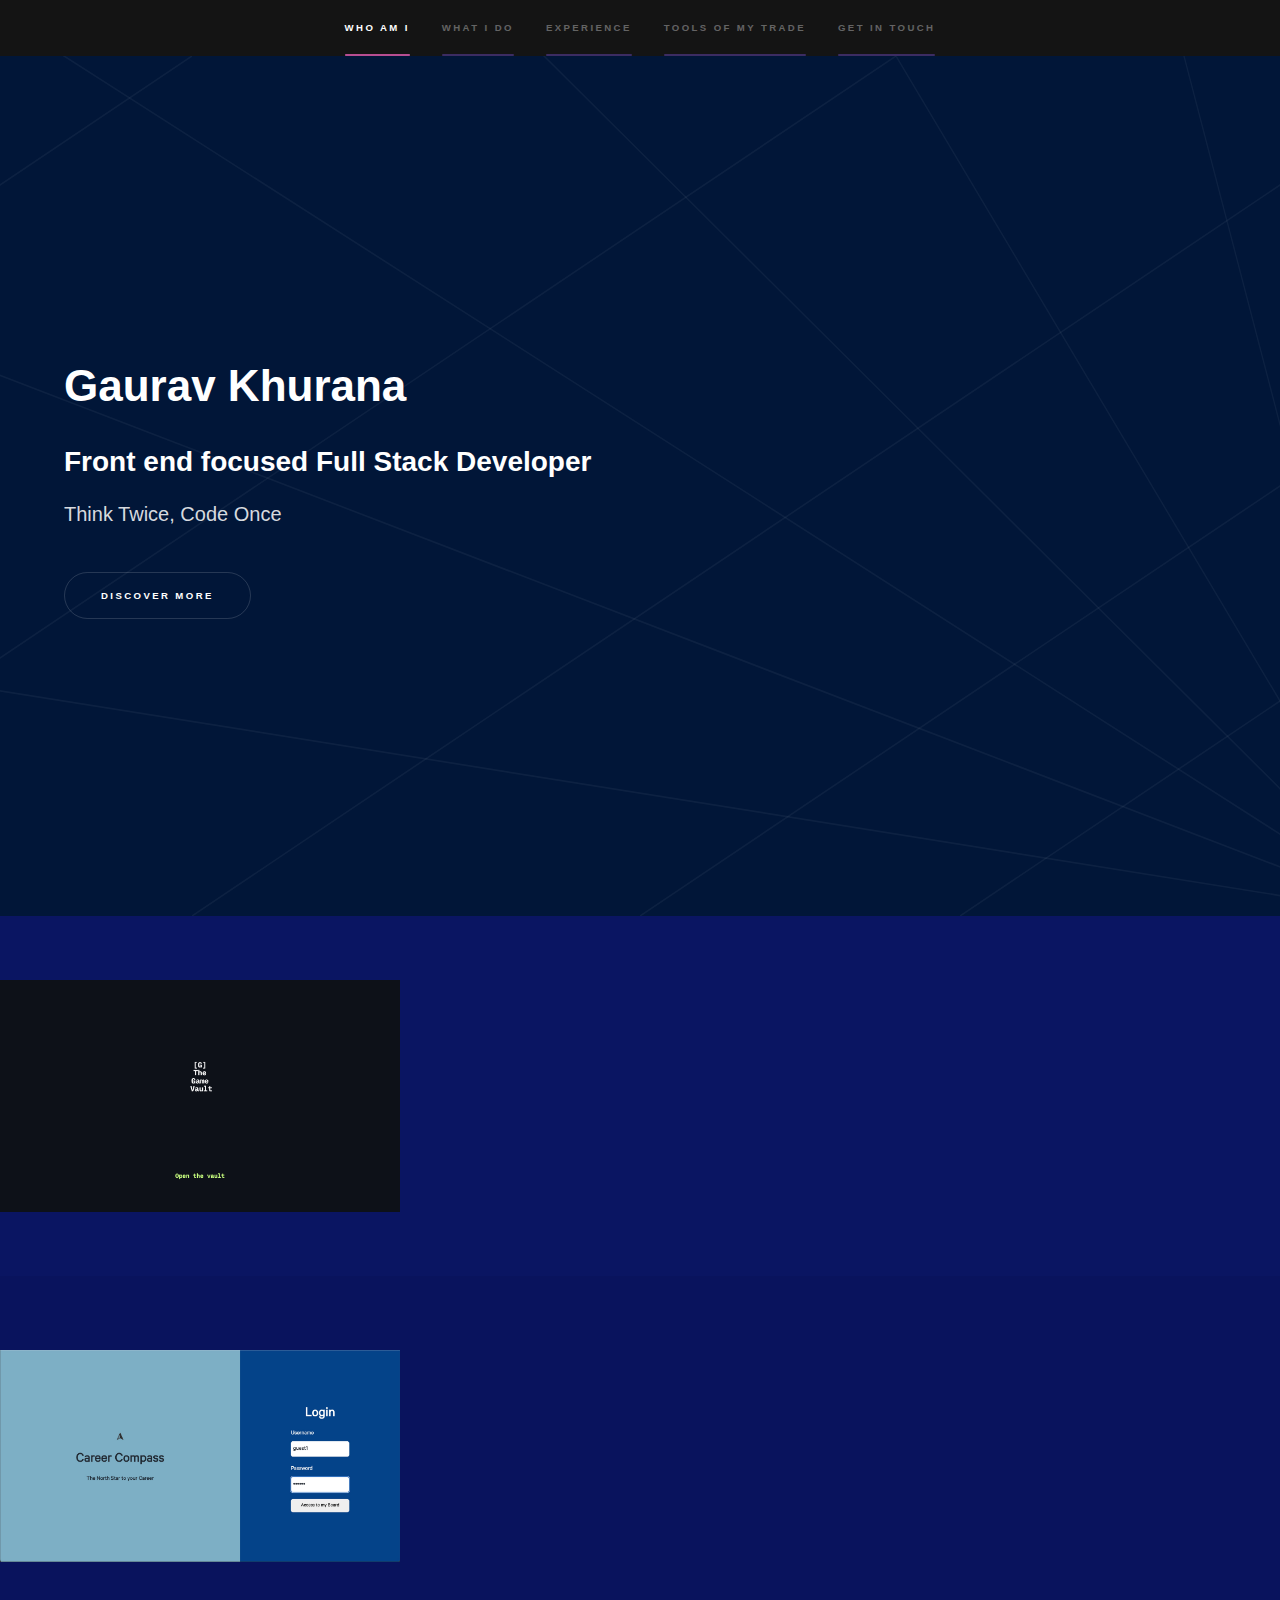
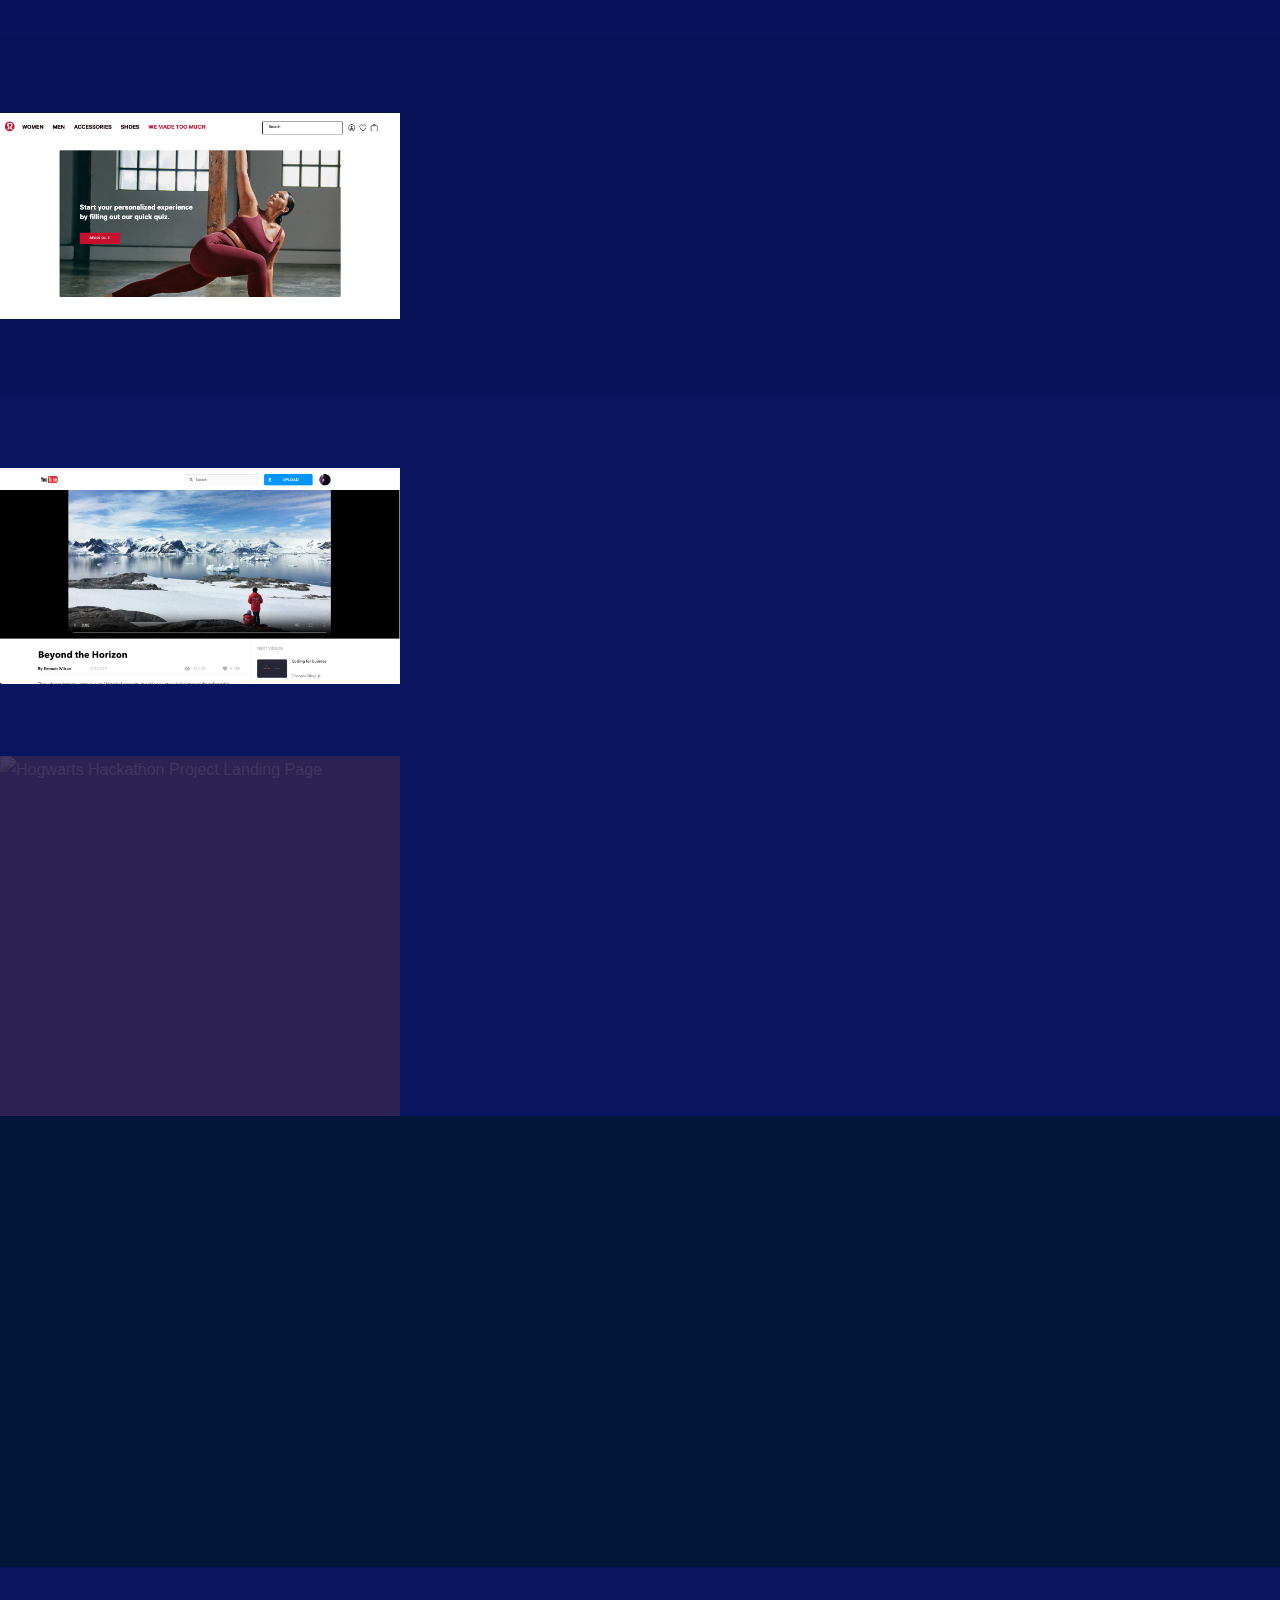
==== commit 14f31b0c: "youtube clone project added to main projects DONE" ====
--- a/index.html
+++ b/index.html
@@ -120,11 +120,33 @@
             </div>
           </div>
         </section>
+        
+        <section>
+          <img
+            class="image image__landing"
+            src="./images/youtubeclone1.png"
+            alt="Youtube Clone Project Landing Page"
+          />
+          <div class="content">
+            <div class="inner">
+              <h2>Youtube Clone Project</h2>
+              <p>
+                Crafted a Youtube clone website as a personal project with ability to upload new videos
+              </p>
+              <ul class="actions">
+                <li>
+                  <a href="./youtubeclone.html" class="button">Project Details</a>
+                </li>
+              </ul>
+            </div>
+          </div>
+        </section>
+        
         <section>
           <img
             class="image image__landing"
             src="./images/hogwarts 1.png"
-            alt="Lululemon Industry Project Landing Page"
+            alt="Hogwarts Hackathon Project Landing Page"
           />
           <div class="content">
             <div class="inner">
@@ -136,7 +158,7 @@
               </p>
               <ul class="actions">
                 <li>
-                  <a href="./lululemon.html" class="button">Project Details</a>
+                  <a href="./hogwarts.html" class="button">Project Details</a>
                 </li>
               </ul>
             </div>
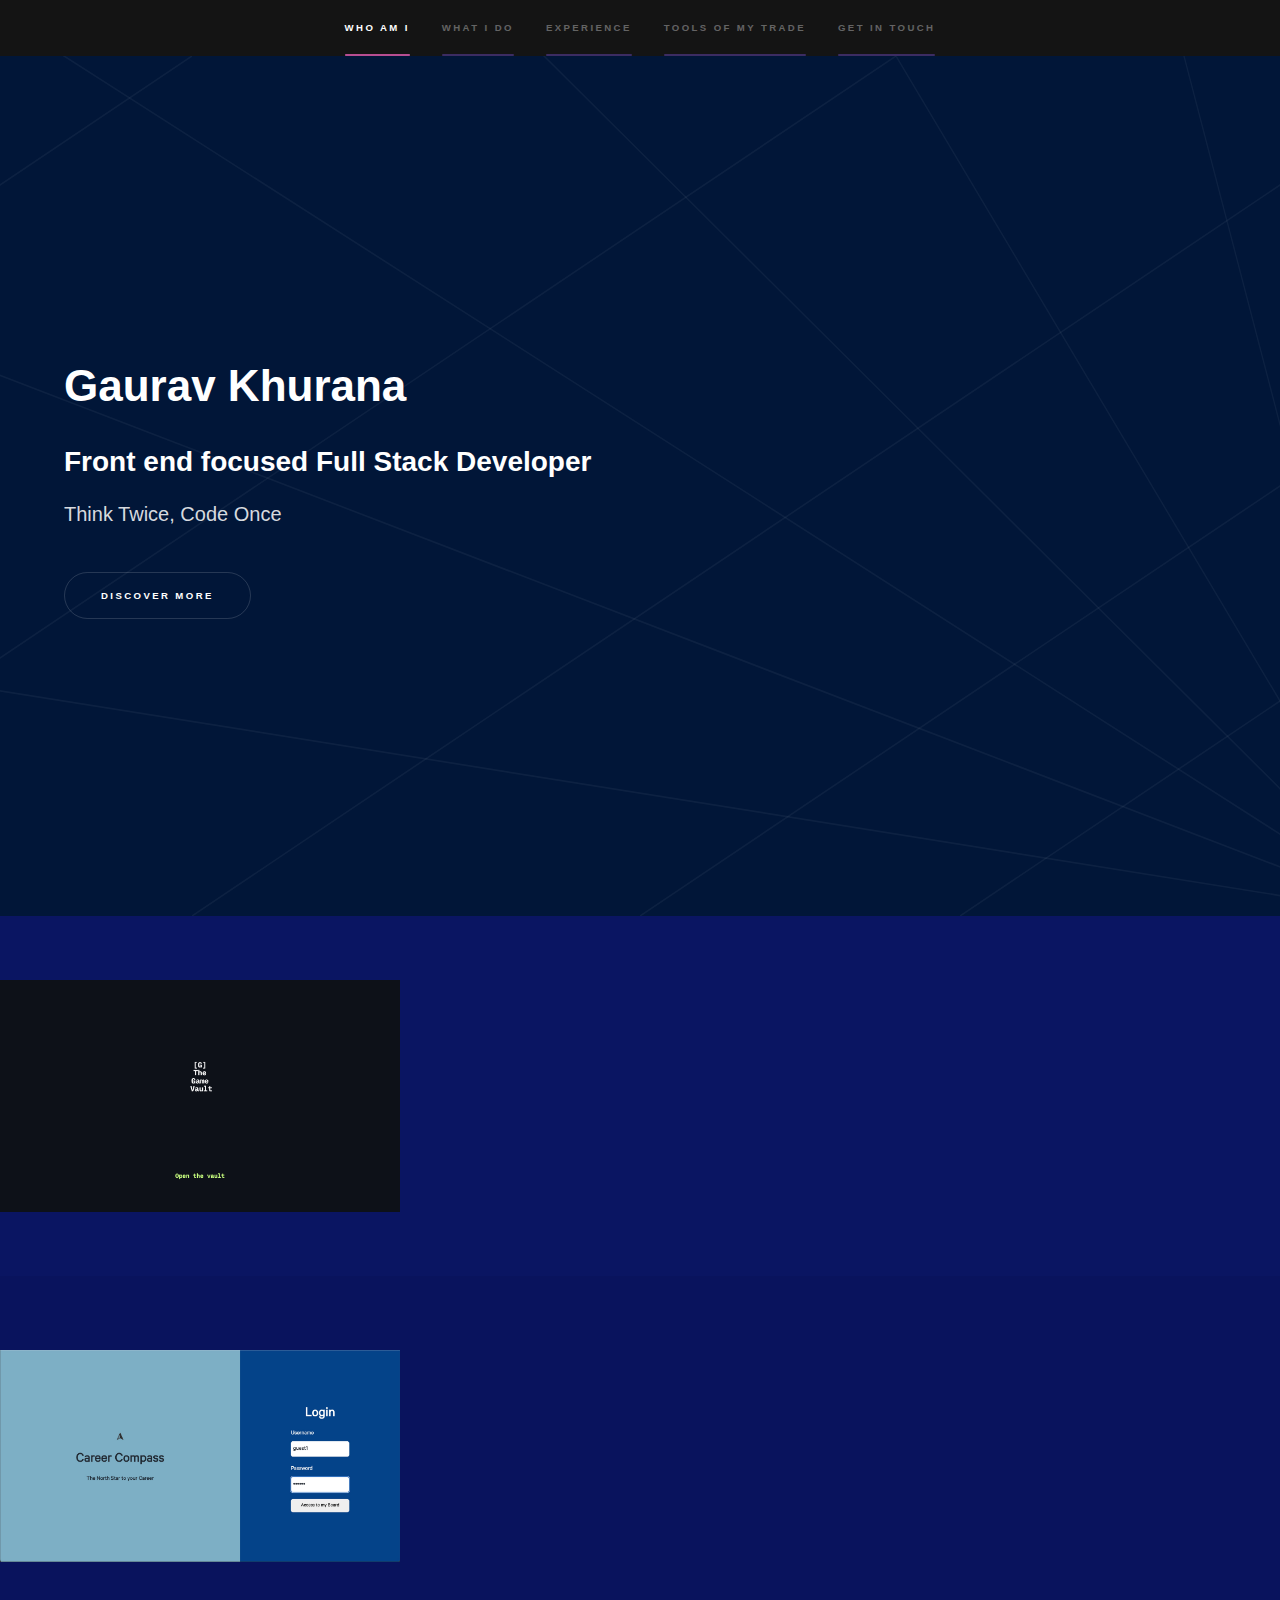
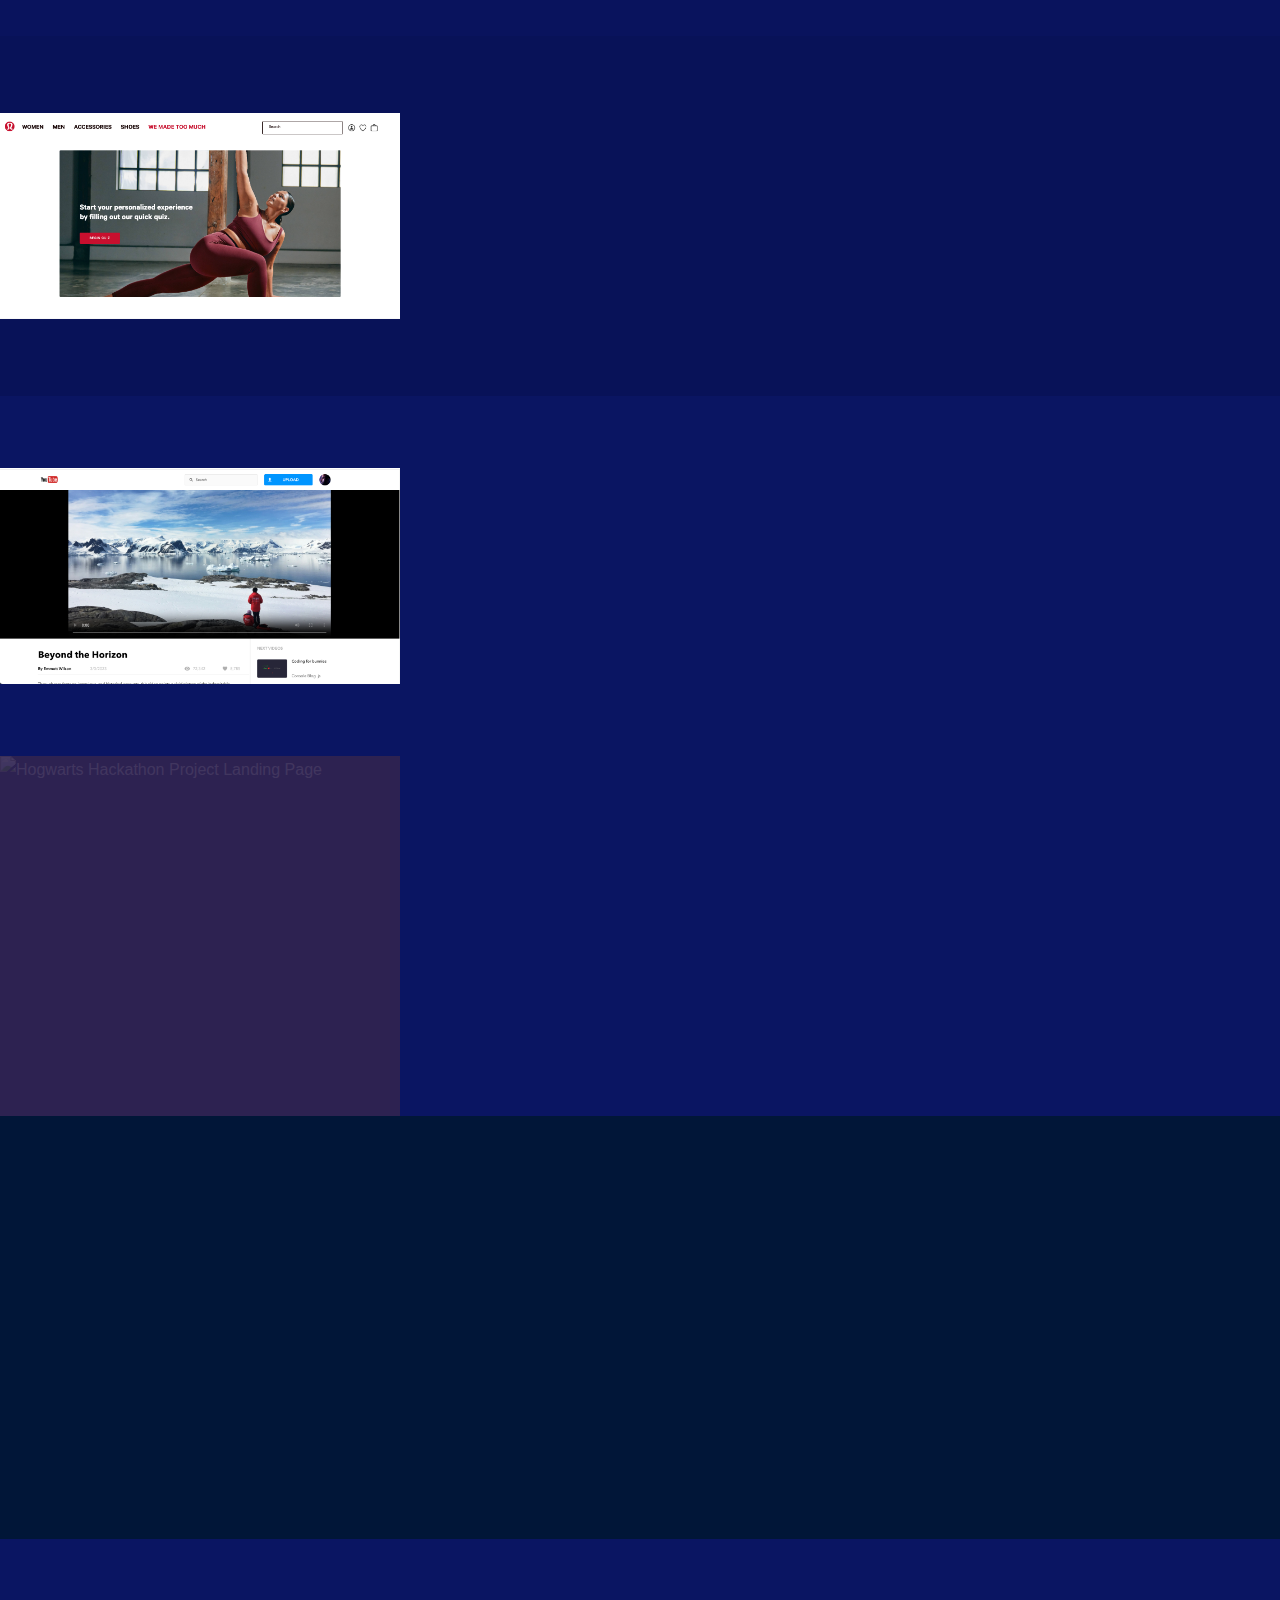
==== commit dc5dfa07: "Experience section updated" ====
--- a/index.html
+++ b/index.html
@@ -174,19 +174,13 @@
             Front End Developer at Studio Eethetics August 2022 - November 2023
           </h3>
           <p>
-            Crafted readable, scalable, stable, and reusable code swiftly for
-            the company website in HTML, CSS, JavaScript, and CSS frameworks
-            like Bootstrap, thereby boosting client interaction by 18%.
-          </p>
-          <p>
-            Incorporated best practices and implemented responsive web design,
-            code review, testing, and debugging based on an agile and iterative
-            approach, which led to 14% reduction in performance issues.
-          </p>
-          <p>
-            To ensure that the designs and product positioning were consistent
-            across different media platforms and devices, I collaborated and
-            coordinated with the Branding company on behalf of my firm.
+            Boosted client interaction by 18% and enhanced overall user sentiment by 12% by crafting pixel-perfect user interface and maintaining a readable, stable, and reusable codebase for the company website utilizing HTML, CSS, and JavaScript.
+          </p>
+          <p>
+            Reduced performance issues by 14% by ensuring code testing and debugging, thereby improving overall ease of use by 7%.
+          </p>
+          <p>
+            Collaborated and coordinated with designers, project managers, stakeholders and branding company to ensure a responsive website design and consistency across different devices and media platforms
           </p>
         </div>
       </section>
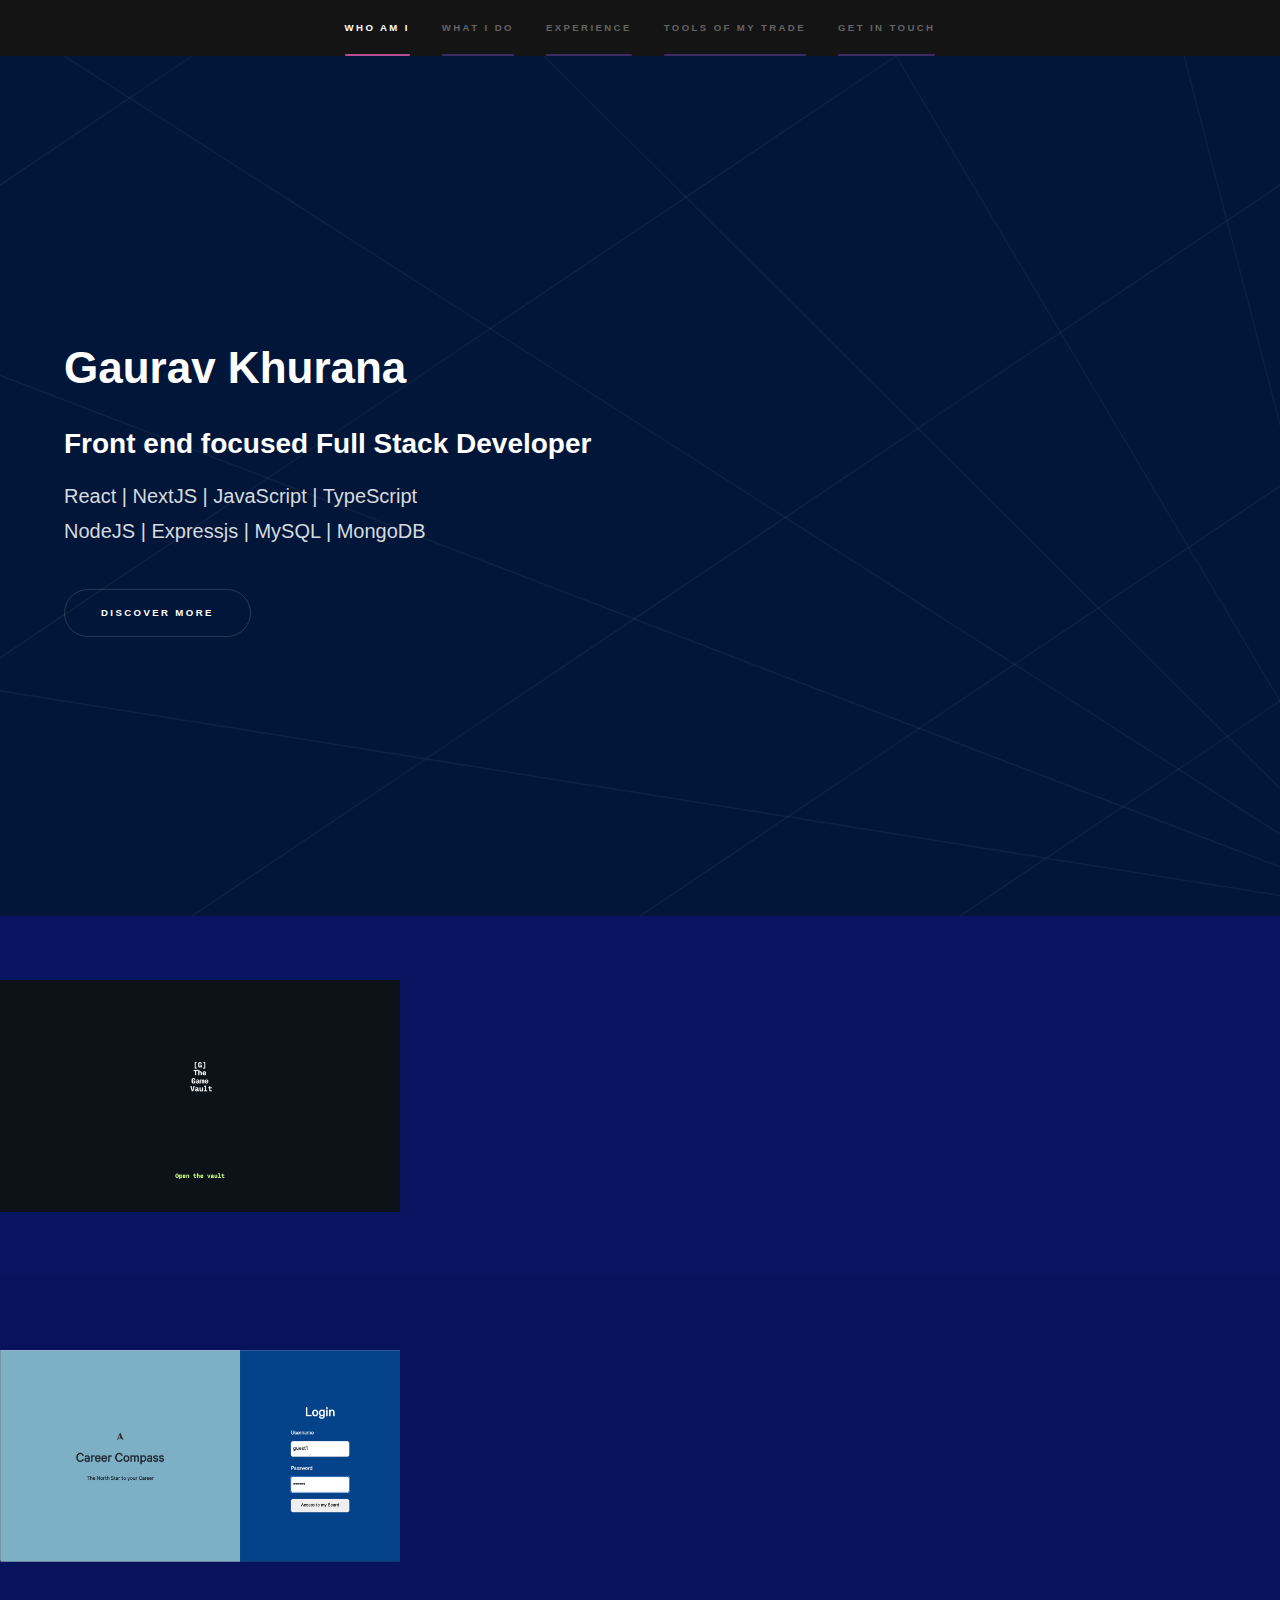
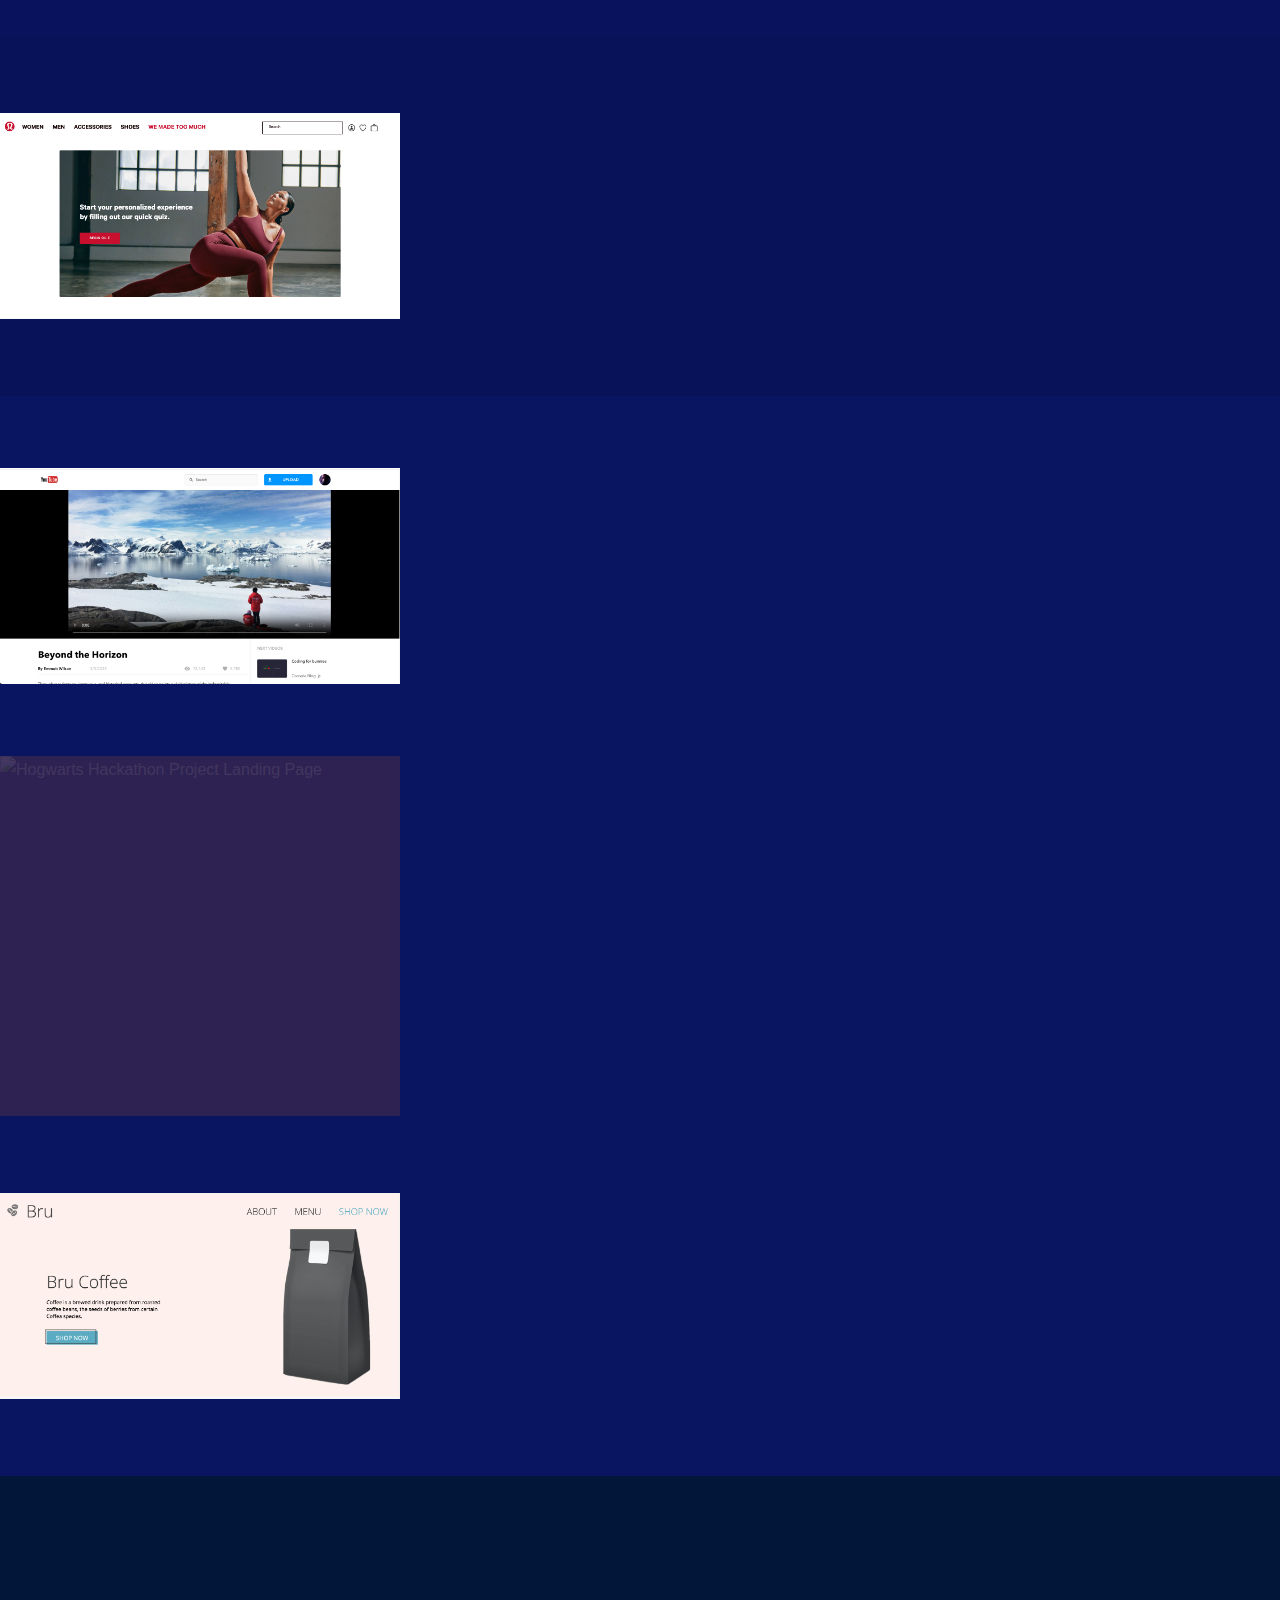
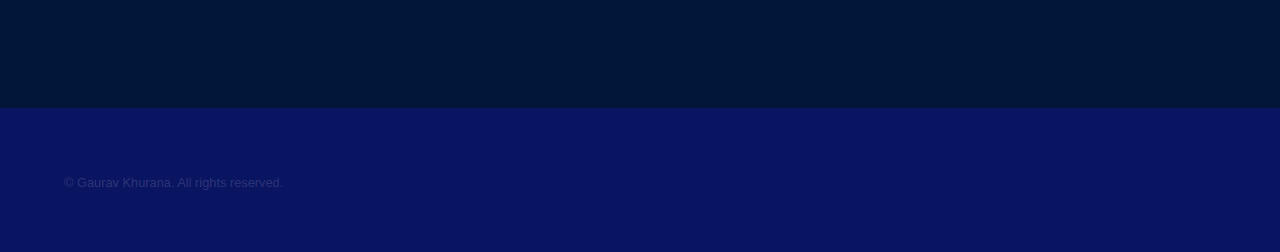
==== commit c0c78b79: "Coffee shop project with assets added to Portfolio" ====
--- a/index.html
+++ b/index.html
@@ -44,7 +44,8 @@
         <div class="inner">
           <h1>Gaurav Khurana</h1>
           <h2>Front end focused Full Stack Developer</h2>
-          <p>Think Twice, Code Once</p>
+          <!-- <p>Think Twice, Code Once</p> -->
+          <p>React | NextJS | JavaScript | TypeScript </br> NodeJS | Expressjs | MySQL | MongoDB</p>
           <ul class="actions">
             <li><a href="#one" class="button scrolly">Discover more</a></li>
           </ul>
@@ -159,6 +160,27 @@
               <ul class="actions">
                 <li>
                   <a href="./hogwarts.html" class="button">Project Details</a>
+                </li>
+              </ul>
+            </div>
+          </div>
+        </section>
+
+        <section>
+          <img
+            class="image image__landing"
+            src="./images/coffee shop 1.png"
+            alt="Hogwarts Hackathon Project Landing Page"
+          />
+          <div class="content">
+            <div class="inner">
+              <h2>Bru Coffee Shop Project</h2>
+              <p>
+                Bru Coffee Website to bring Bru's aromatic fresh-brew coffee closer to coffee lovers
+              </p>
+              <ul class="actions">
+                <li>
+                  <a href="./coffeeshop.html" class="button">Project Details</a>
                 </li>
               </ul>
             </div>
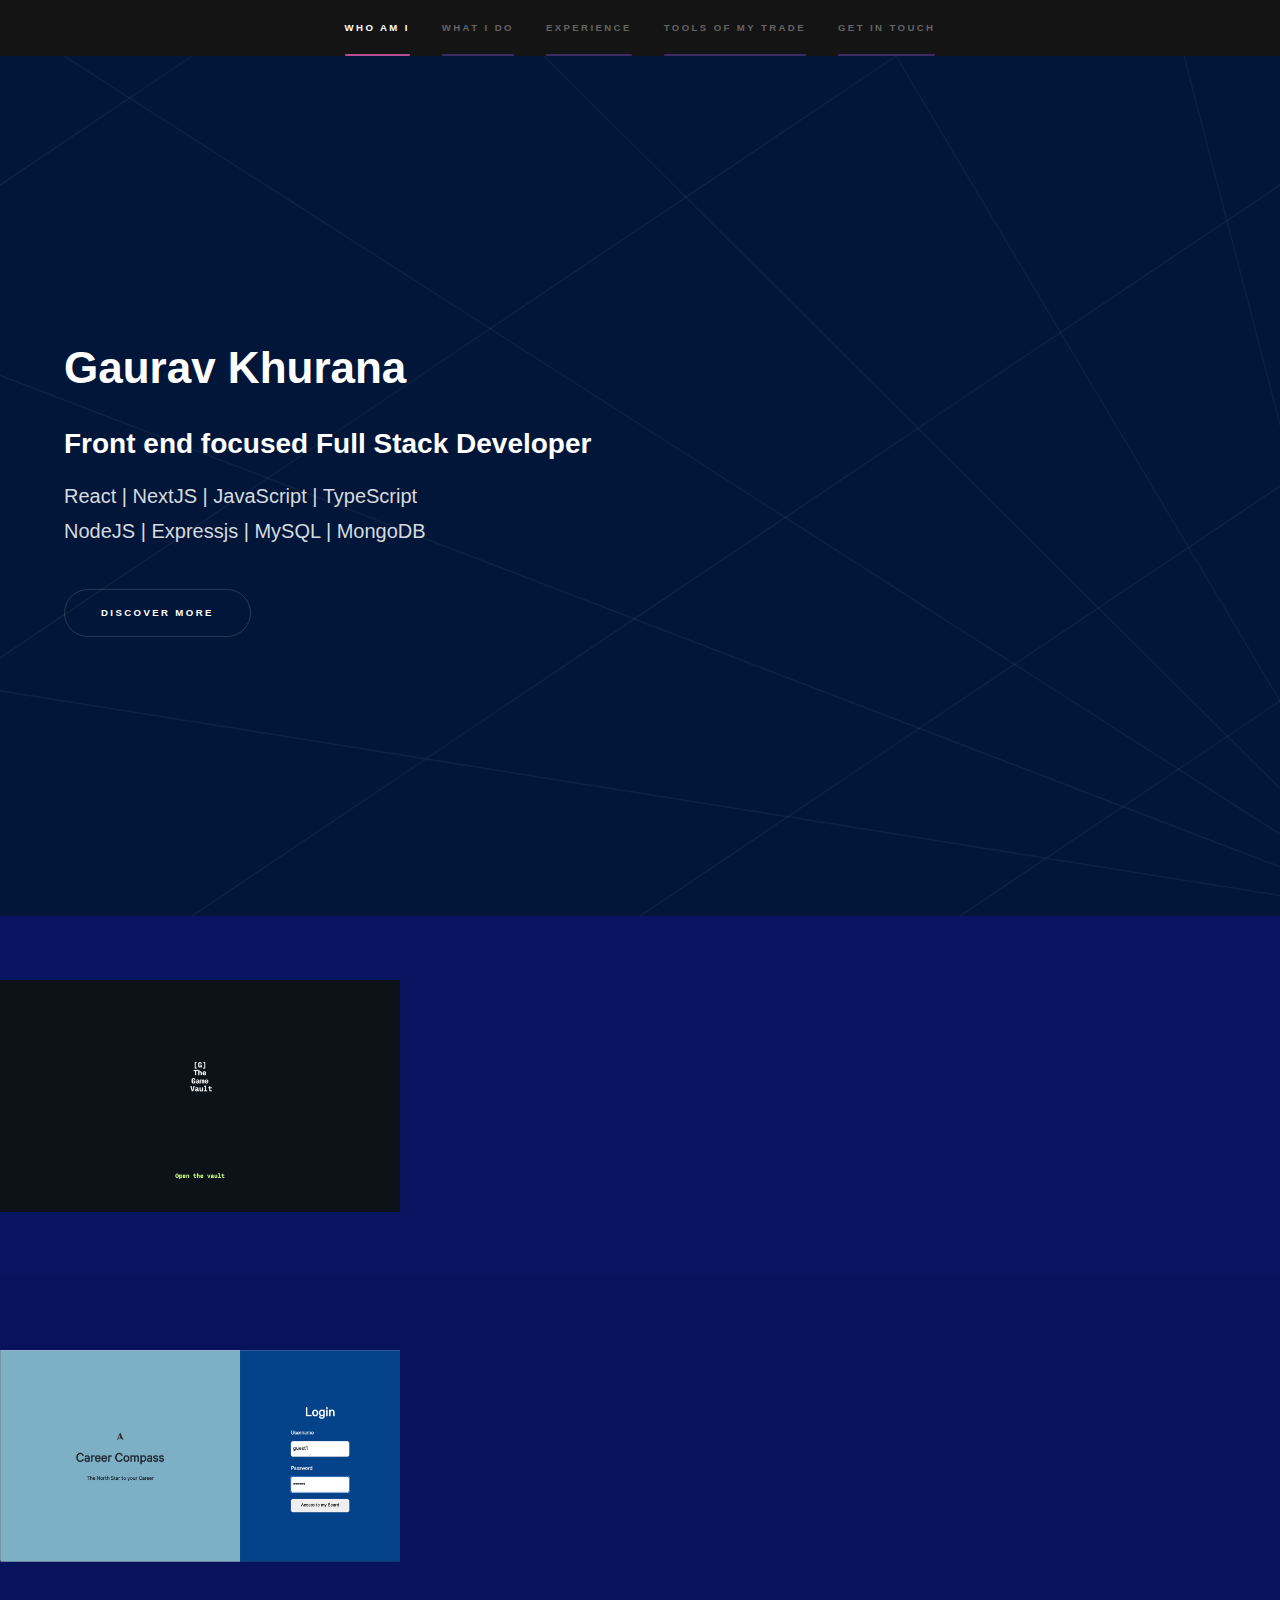
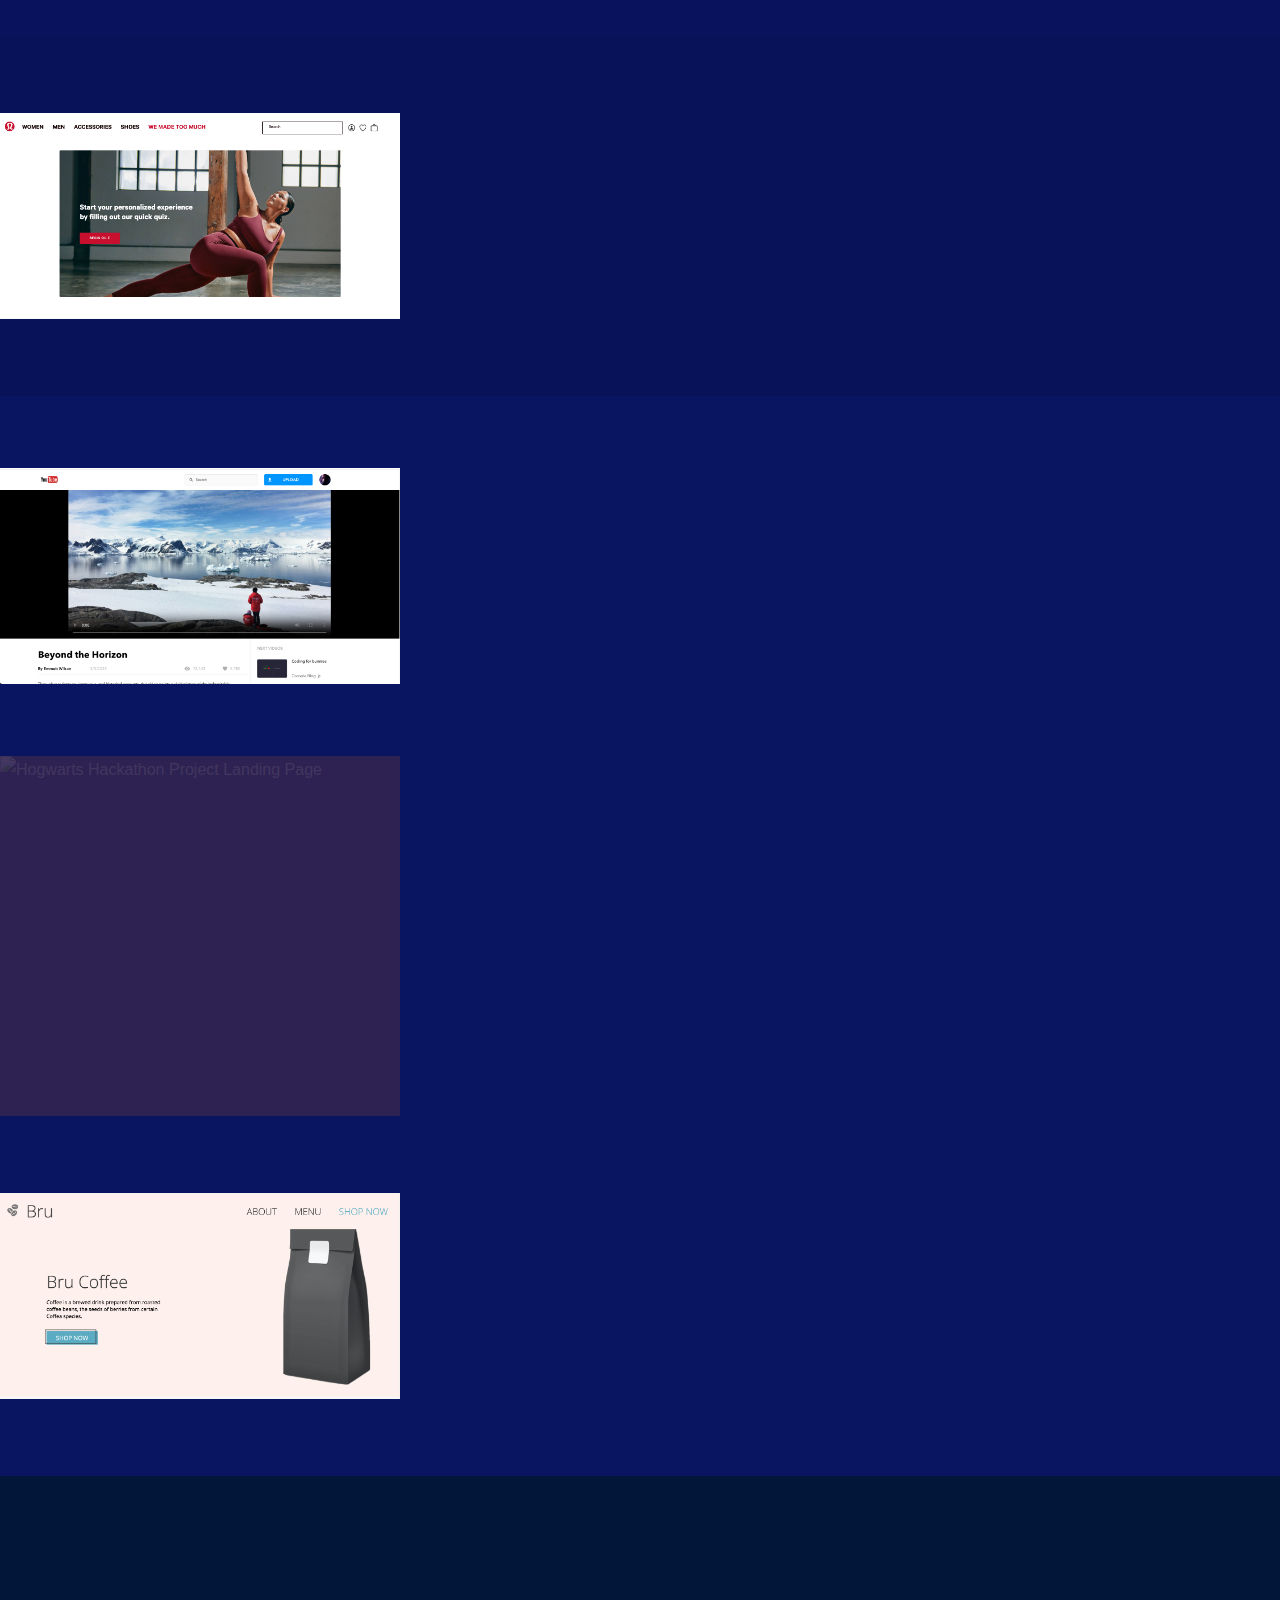
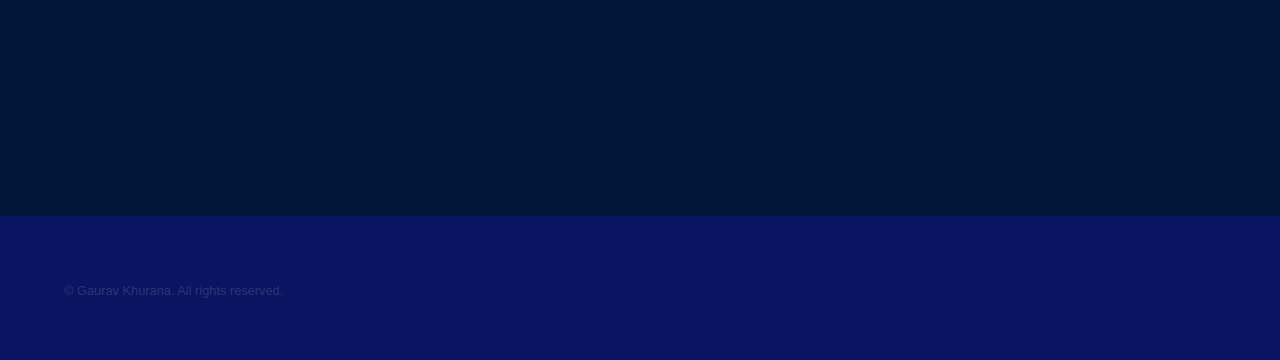
==== commit c2280e72: "Tech stack Updated" ====
--- a/index.html
+++ b/index.html
@@ -250,8 +250,16 @@
               <h3>MySQL</h3>
             </section>
             <section>
-              <span class="icon solid major fa-code"></span>
-              <h3>HTML SCSS</h3>
+              <span class="icon solid major fa-code-branch"></span>
+              <h3>MongoDB</h3>
+            </section>
+            <section>
+              <span class="icon solid major fa-code"></span>
+              <h3>HTML, SASS</h3>
+            </section>
+            <section>
+              <span class="icon solid major fa-code"></span>
+              <h3>Tailwind CSS</h3>
             </section>
           </div>
 
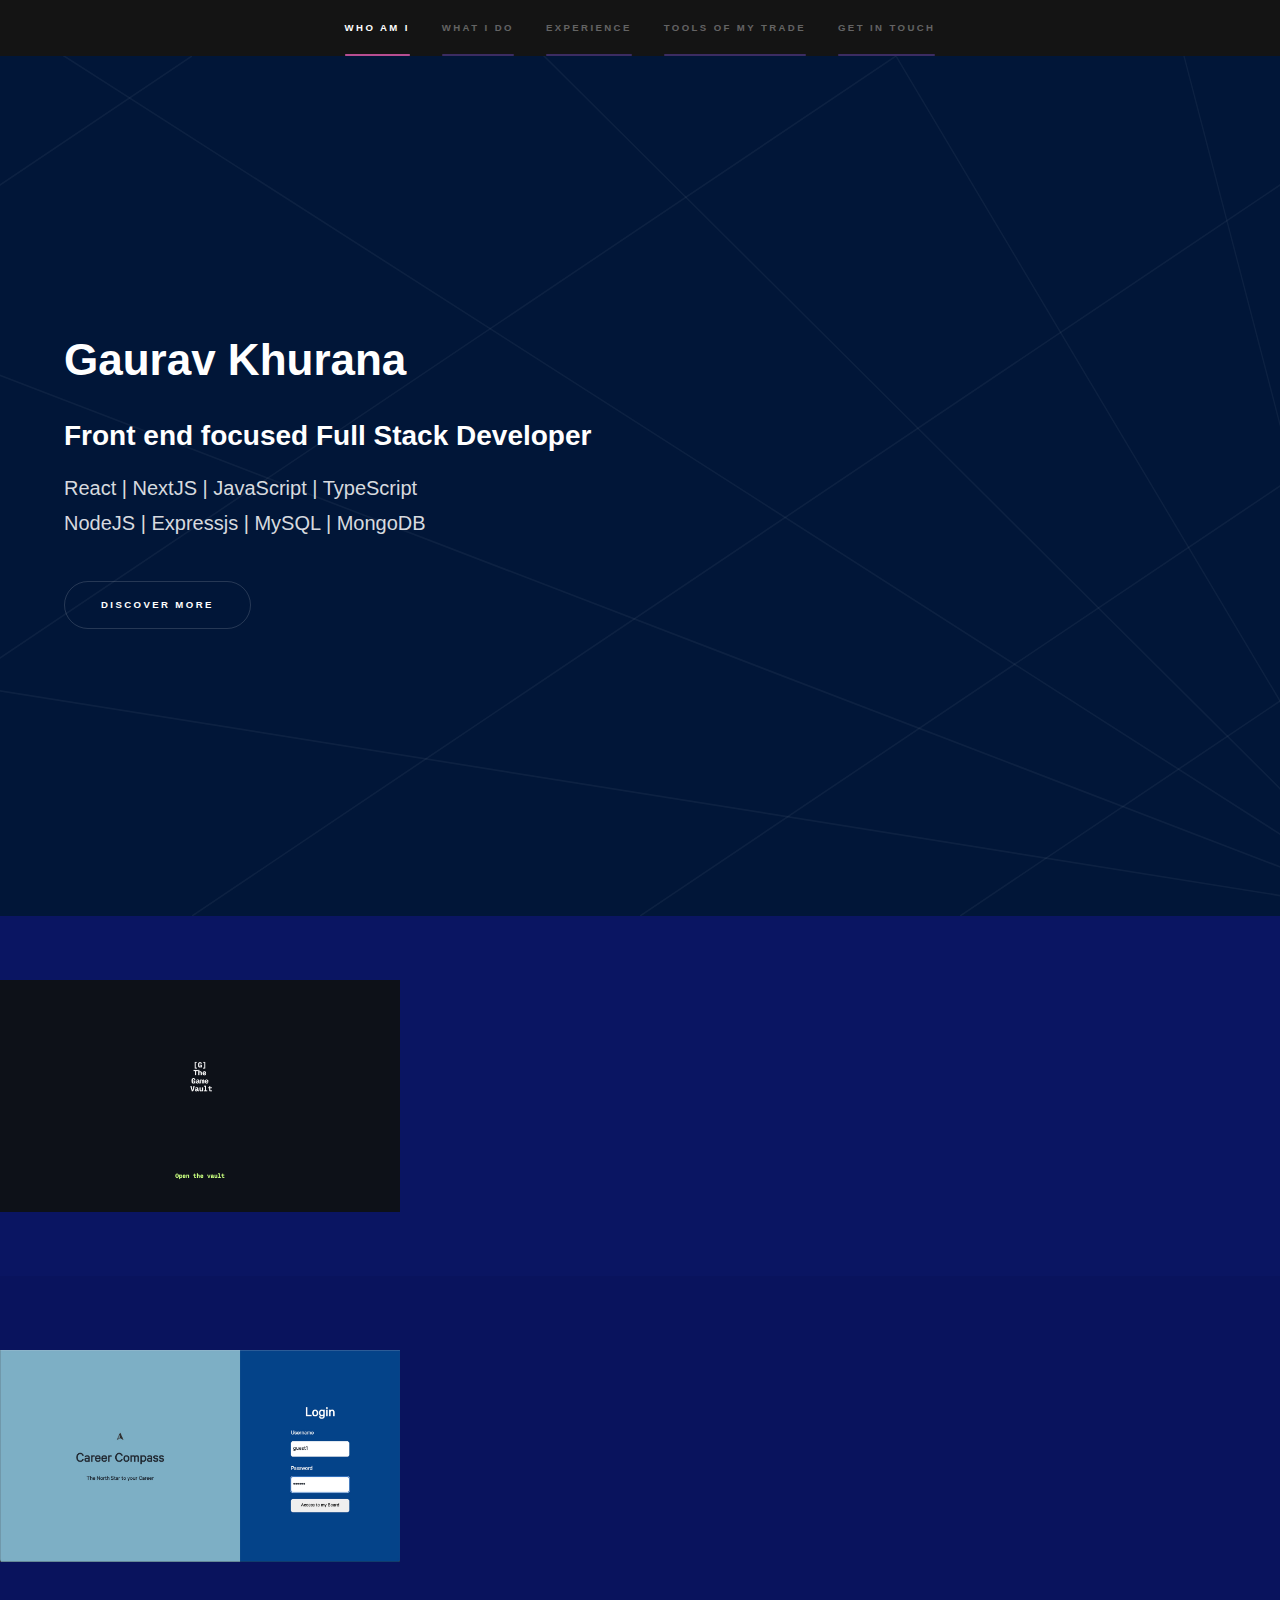
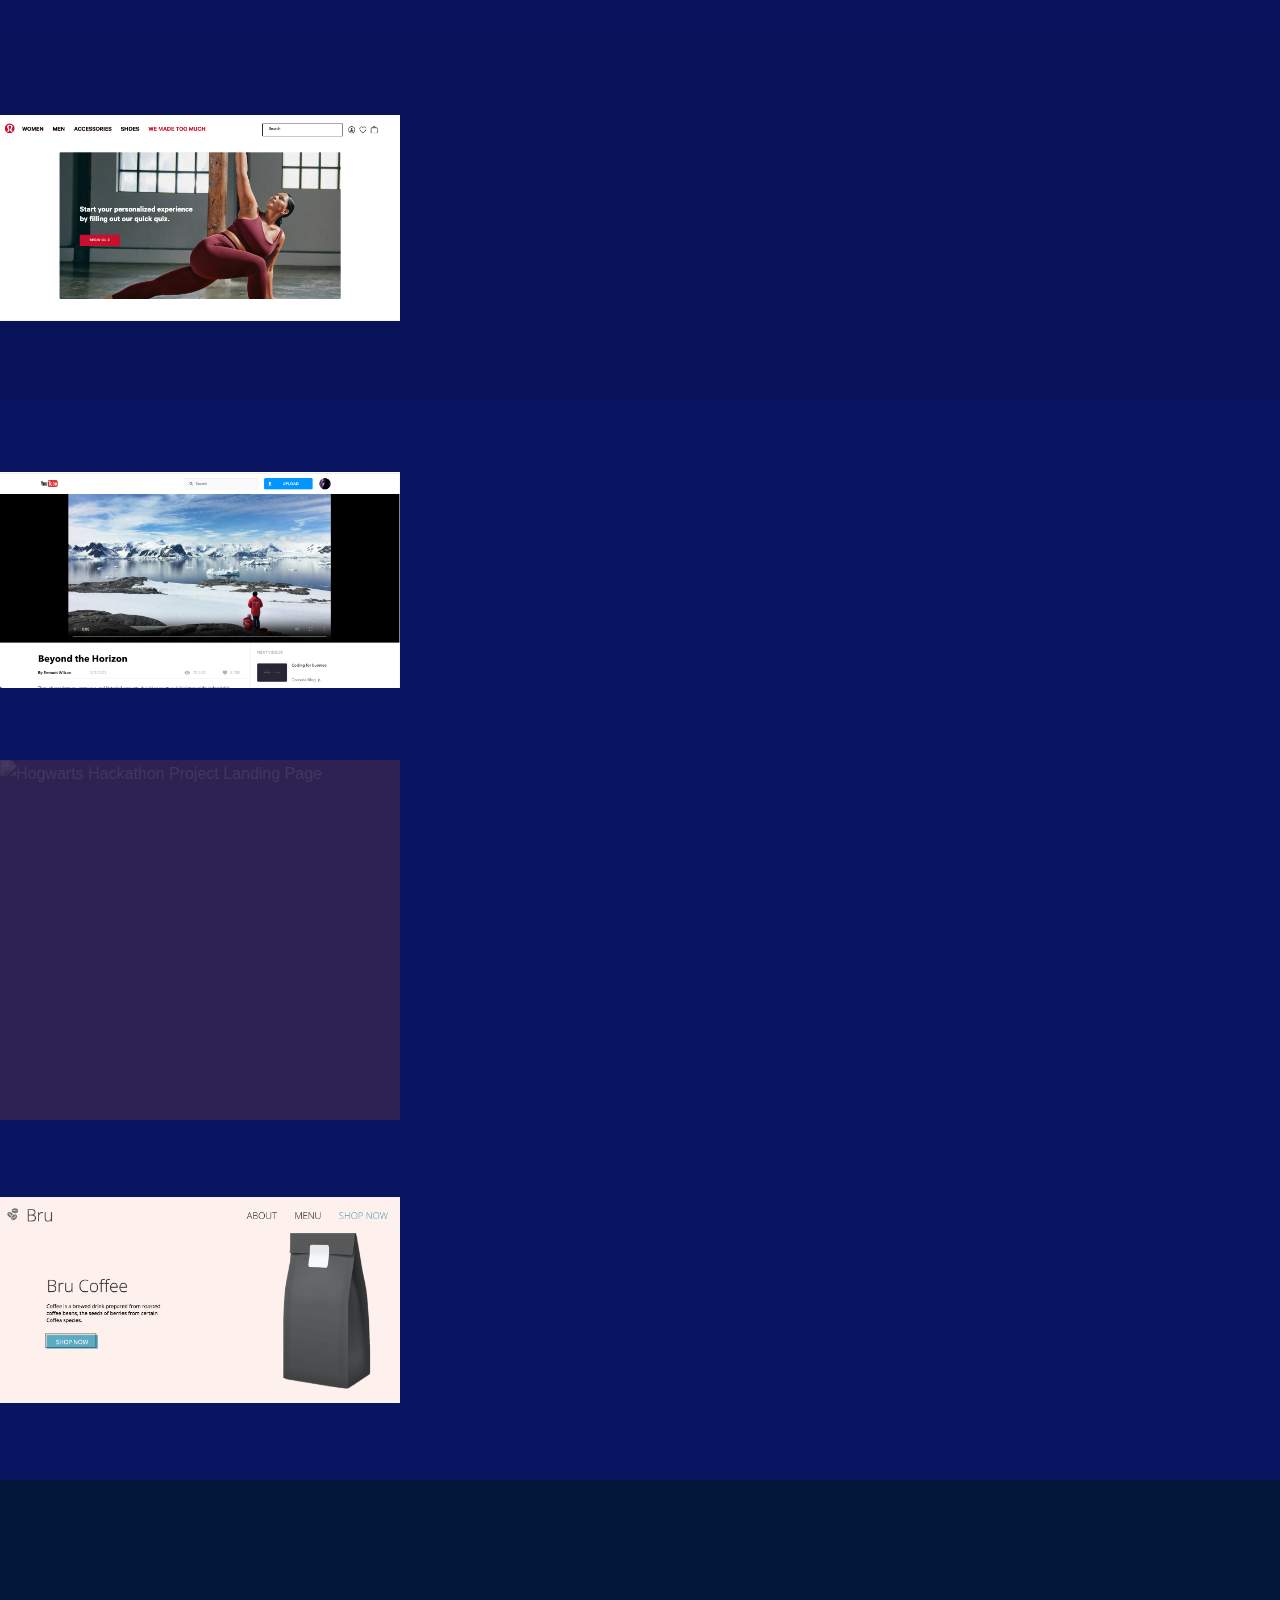
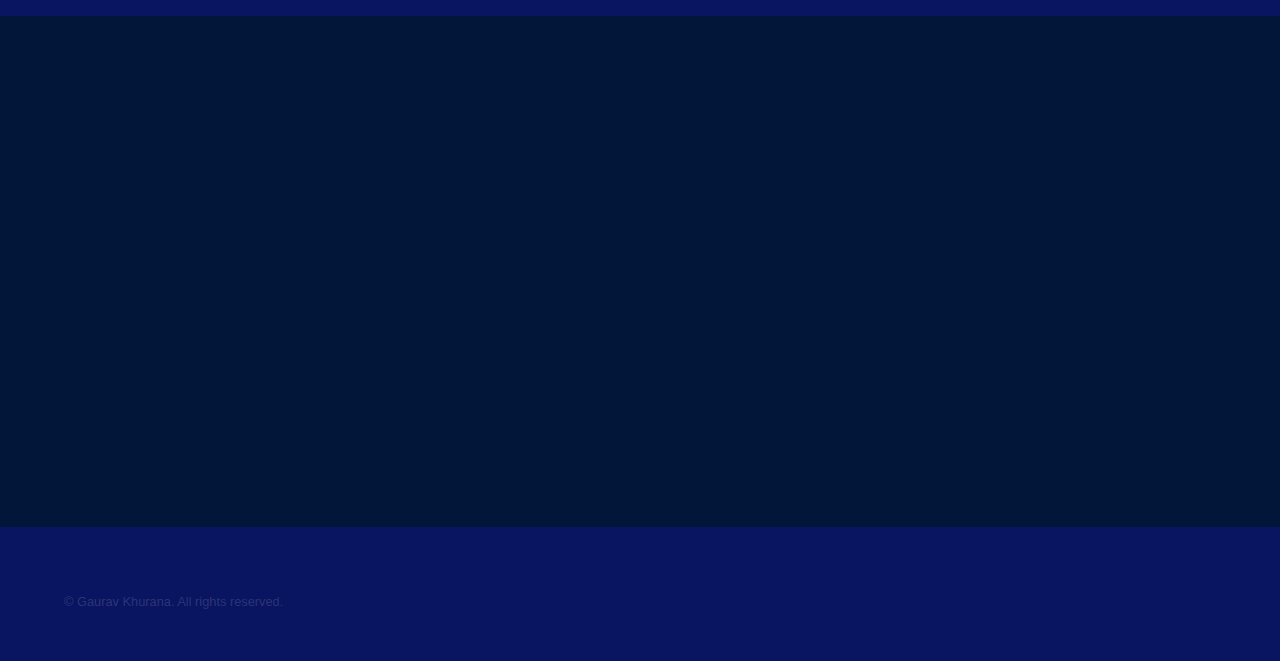
==== commit f47c59fa: "experience section Updated" ====
--- a/index.html
+++ b/index.html
@@ -193,17 +193,29 @@
         <div class="inner">
           <h2>Experience</h2>
           <h3>
-            Front End Developer at Studio Eethetics August 2022 - November 2023
+            Front End Developer at Studio Eethetics 
           </h3>
-          <p>
-            Boosted client interaction by 18% and enhanced overall user sentiment by 12% by crafting pixel-perfect user interface and maintaining a readable, stable, and reusable codebase for the company website utilizing HTML, CSS, and JavaScript.
-          </p>
-          <p>
-            Reduced performance issues by 14% by ensuring code testing and debugging, thereby improving overall ease of use by 7%.
-          </p>
-          <p>
-            Collaborated and coordinated with designers, project managers, stakeholders and branding company to ensure a responsive website design and consistency across different devices and media platforms
-          </p>
+          <h4>August 2022 - November 2023</h4>
+          <p class="experience-text">
+            - Boosted client interaction by 18% and enhanced overall user sentiment by 12% by crafting pixel-perfect user interface and maintaining a readable, stable, and reusable codebase for the company website utilizing HTML, CSS, and JavaScript.
+          </p>
+          <p class="experience-text">
+            - Reduced performance issues by 14% by ensuring code testing and debugging, thereby improving overall ease of use by 7%.
+          </p>
+          <p class="experience-text">
+            - Collaborated and coordinated with designers, project managers, stakeholders and branding company to ensure a responsive website design and consistency across different devices and media platforms
+          </p></br>
+         
+          <h3>
+            Periodontist and Owner
+          </h3>
+          <h4>
+            November 2014 - November 2023
+          </h4>
+          <p class="experience-text">
+            - Spearheaded client-interaction, and clinical treatment, while managing a team of 10 people including panel doctors and staff by fostering teamwork, thereby growing my practice by 250% over 9 years.
+          </p>
+          
         </div>
       </section>
 
--- a/assets/css/main.css
+++ b/assets/css/main.css
@@ -2928,9 +2928,24 @@
   display: none;
 }
 
+/* tech stack icons */
 .icon__tech {
   width: 100px;
   height: 80px;
+  margin-right: 1rem;
+  margin-bottom: 1rem;
+}
+
+/* exprience text styles */
+.experience-text {
+  margin-top: 1rem;
+  margin-bottom: 0;
+  margin-left: 1rem;
+  width: 60vw;
+}
+
+.inner :last-child {
+  margin-bottom: 1rem;
 }
 
 /* Menu */
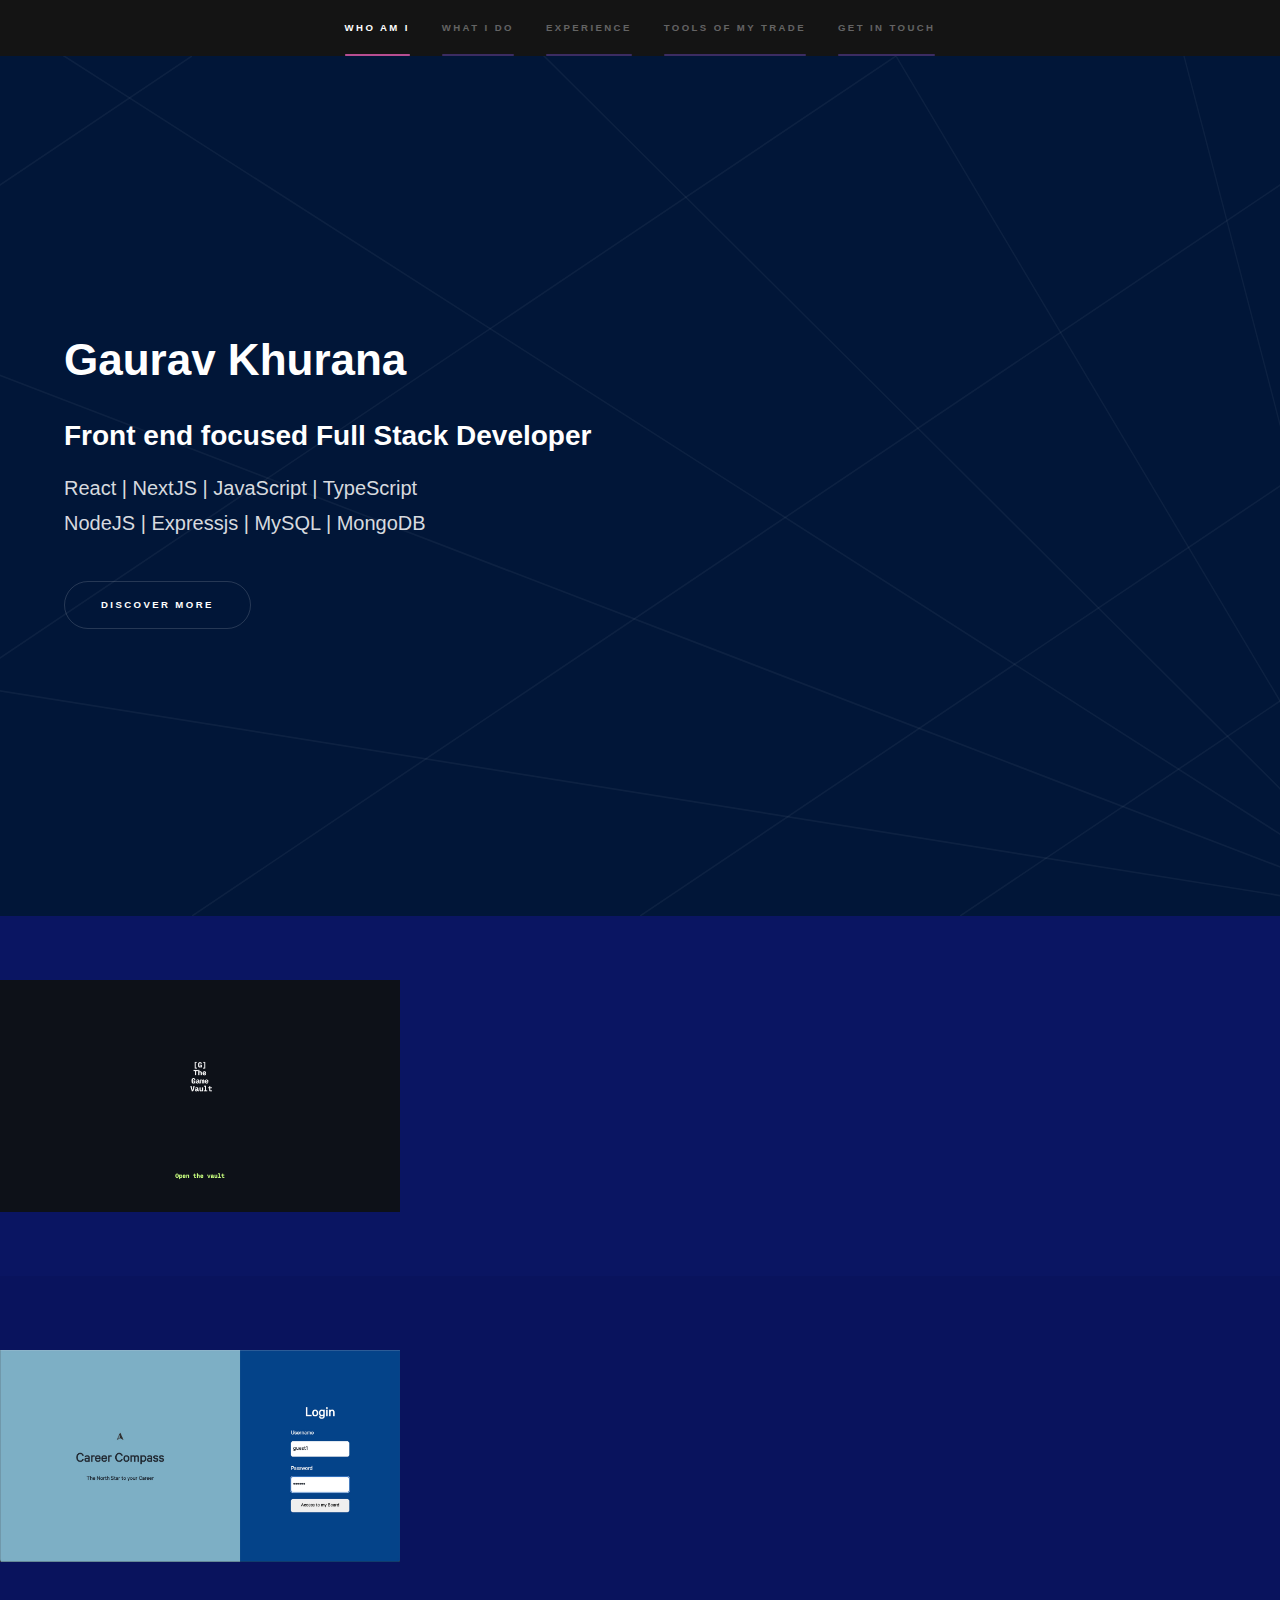
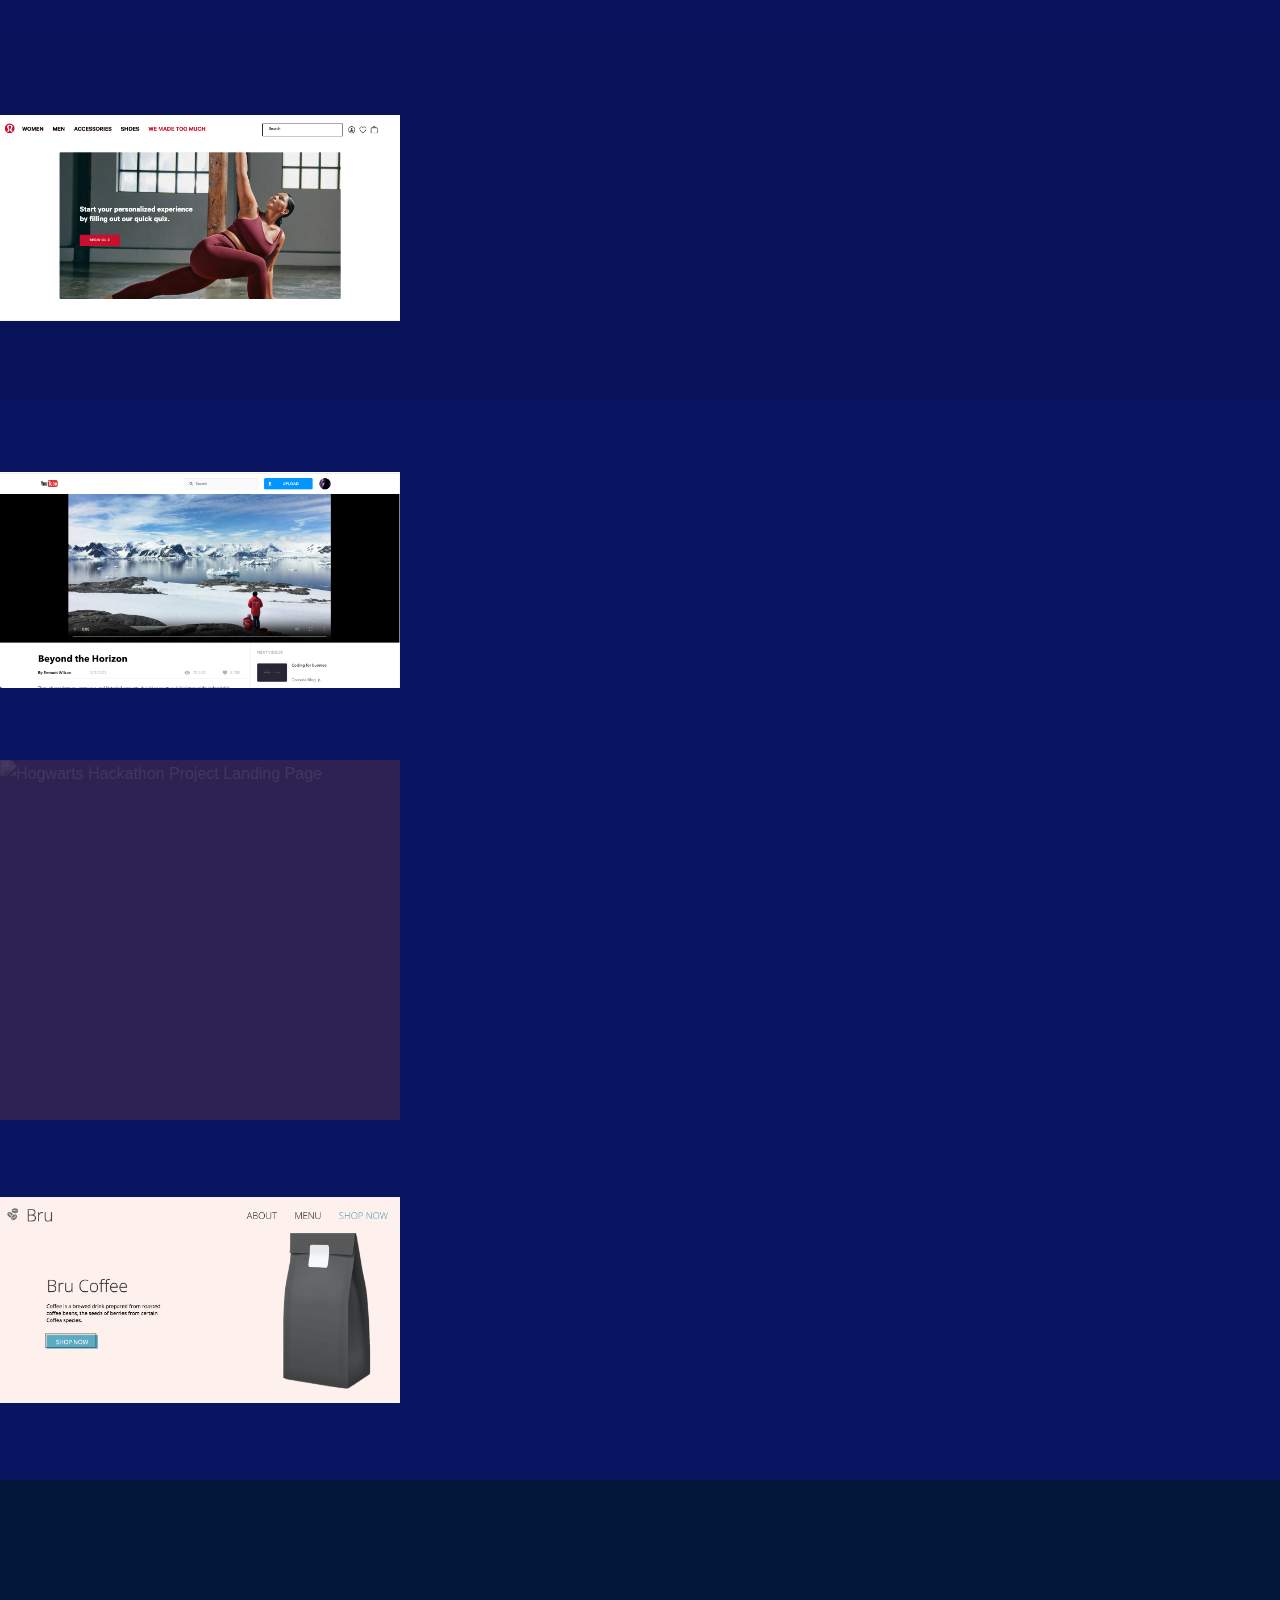
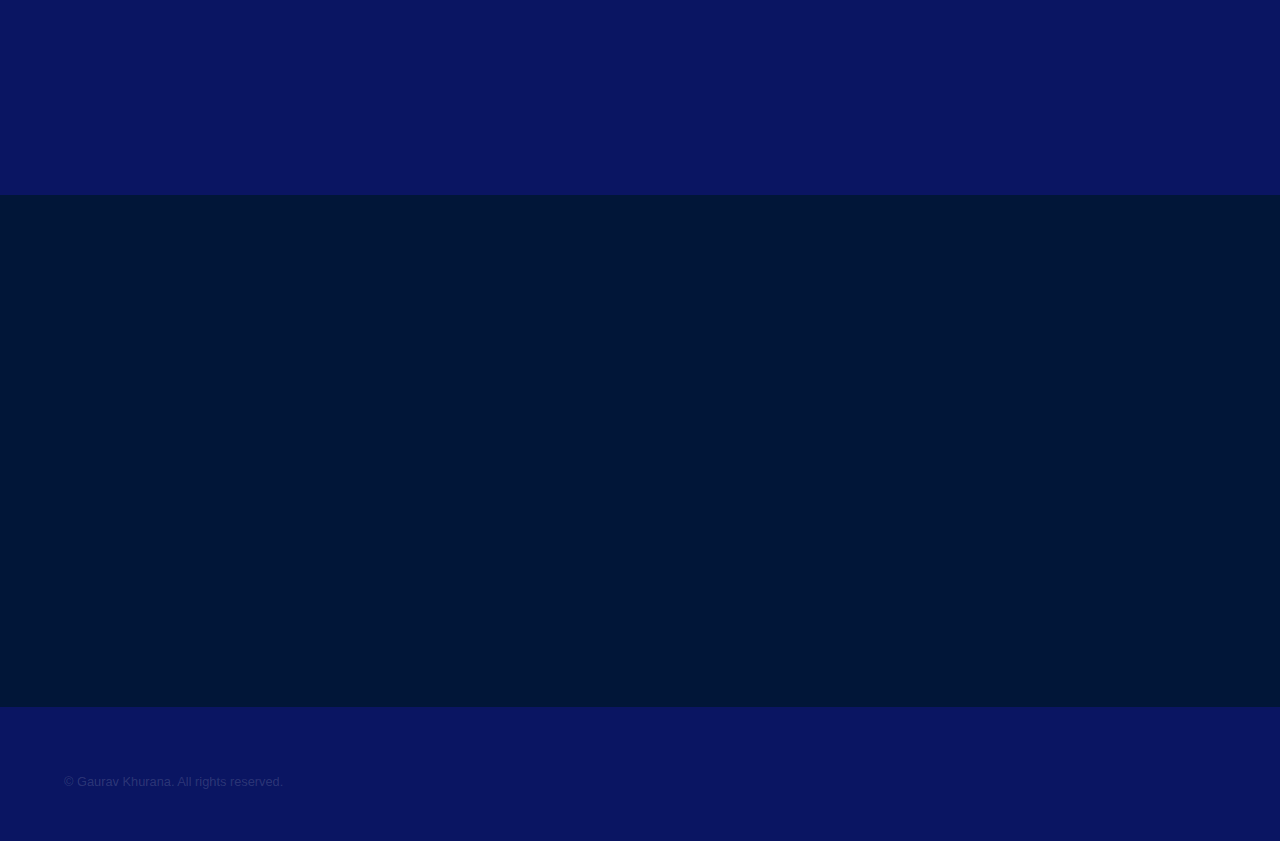
==== commit 82225d5a: "Update Experience section" ====
--- a/index.html
+++ b/index.html
@@ -192,29 +192,44 @@
       <section id="two" class="wrapper style3 fade-up">
         <div class="inner">
           <h2>Experience</h2>
-          <h3>
-            Front End Developer at Studio Eethetics 
-          </h3>
-          <h4>August 2022 - November 2023</h4>
-          <p class="experience-text">
-            - Boosted client interaction by 18% and enhanced overall user sentiment by 12% by crafting pixel-perfect user interface and maintaining a readable, stable, and reusable codebase for the company website utilizing HTML, CSS, and JavaScript.
-          </p>
-          <p class="experience-text">
-            - Reduced performance issues by 14% by ensuring code testing and debugging, thereby improving overall ease of use by 7%.
-          </p>
-          <p class="experience-text">
-            - Collaborated and coordinated with designers, project managers, stakeholders and branding company to ensure a responsive website design and consistency across different devices and media platforms
-          </p></br>
+          <div class="experience-section">
+            <h3>
+              Frontend UI Developer at ExpressoTS | Open Source
+            </h3>
+            <h4>August 2024 - Present</h4>
+            <p class="experience-text">
+              - Crafted UI in Figma to translate into code using React and Typescript for rebranding of existing website for ExpressoTS, a Typescript-Node.js based framework. 
+          
+            </p>
+          </div>
+
+          <div  class="experience-section">
+            <h3>
+              Front End Developer at Studio Eethetics
+            </h3>
+            <h4>August 2022 - November 2023</h4>
+            <p class="experience-text">
+              - Boosted client interaction by 18% and enhanced overall user sentiment by 12% by crafting pixel-perfect user interface and maintaining a readable, stable, and reusable codebase for the company website utilizing HTML, CSS, and JavaScript.
+            </p>
+            <p class="experience-text">
+              - Reduced performance issues by 14% by ensuring code testing and debugging, thereby improving overall ease of use by 7%.
+            </p>
+            <p class="experience-text">
+              - Collaborated and coordinated with designers, project managers, stakeholders and branding company to ensure a responsive website design and consistency across different devices and media platforms
+            </p>
+          </div>
          
-          <h3>
-            Periodontist and Owner
-          </h3>
-          <h4>
-            November 2014 - November 2023
-          </h4>
-          <p class="experience-text">
-            - Spearheaded client-interaction, and clinical treatment, while managing a team of 10 people including panel doctors and staff by fostering teamwork, thereby growing my practice by 250% over 9 years.
-          </p>
+          <div class="experience-section">
+            <h3>
+              Periodontist and Owner
+            </h3>
+            <h4>
+              November 2014 - November 2023
+            </h4>
+            <p class="experience-text">
+              - Spearheaded client-interaction, and clinical treatment, while managing a team of 10 people including panel doctors and staff by fostering teamwork, thereby growing my practice by 250% over 9 years.
+            </p>
+          </div>
           
         </div>
       </section>
--- a/assets/css/main.css
+++ b/assets/css/main.css
@@ -2935,6 +2935,9 @@
   margin-right: 1rem;
   margin-bottom: 1rem;
 }
+.experience-section {
+  margin-bottom: 2.4rem;
+}
 
 /* exprience text styles */
 .experience-text {
